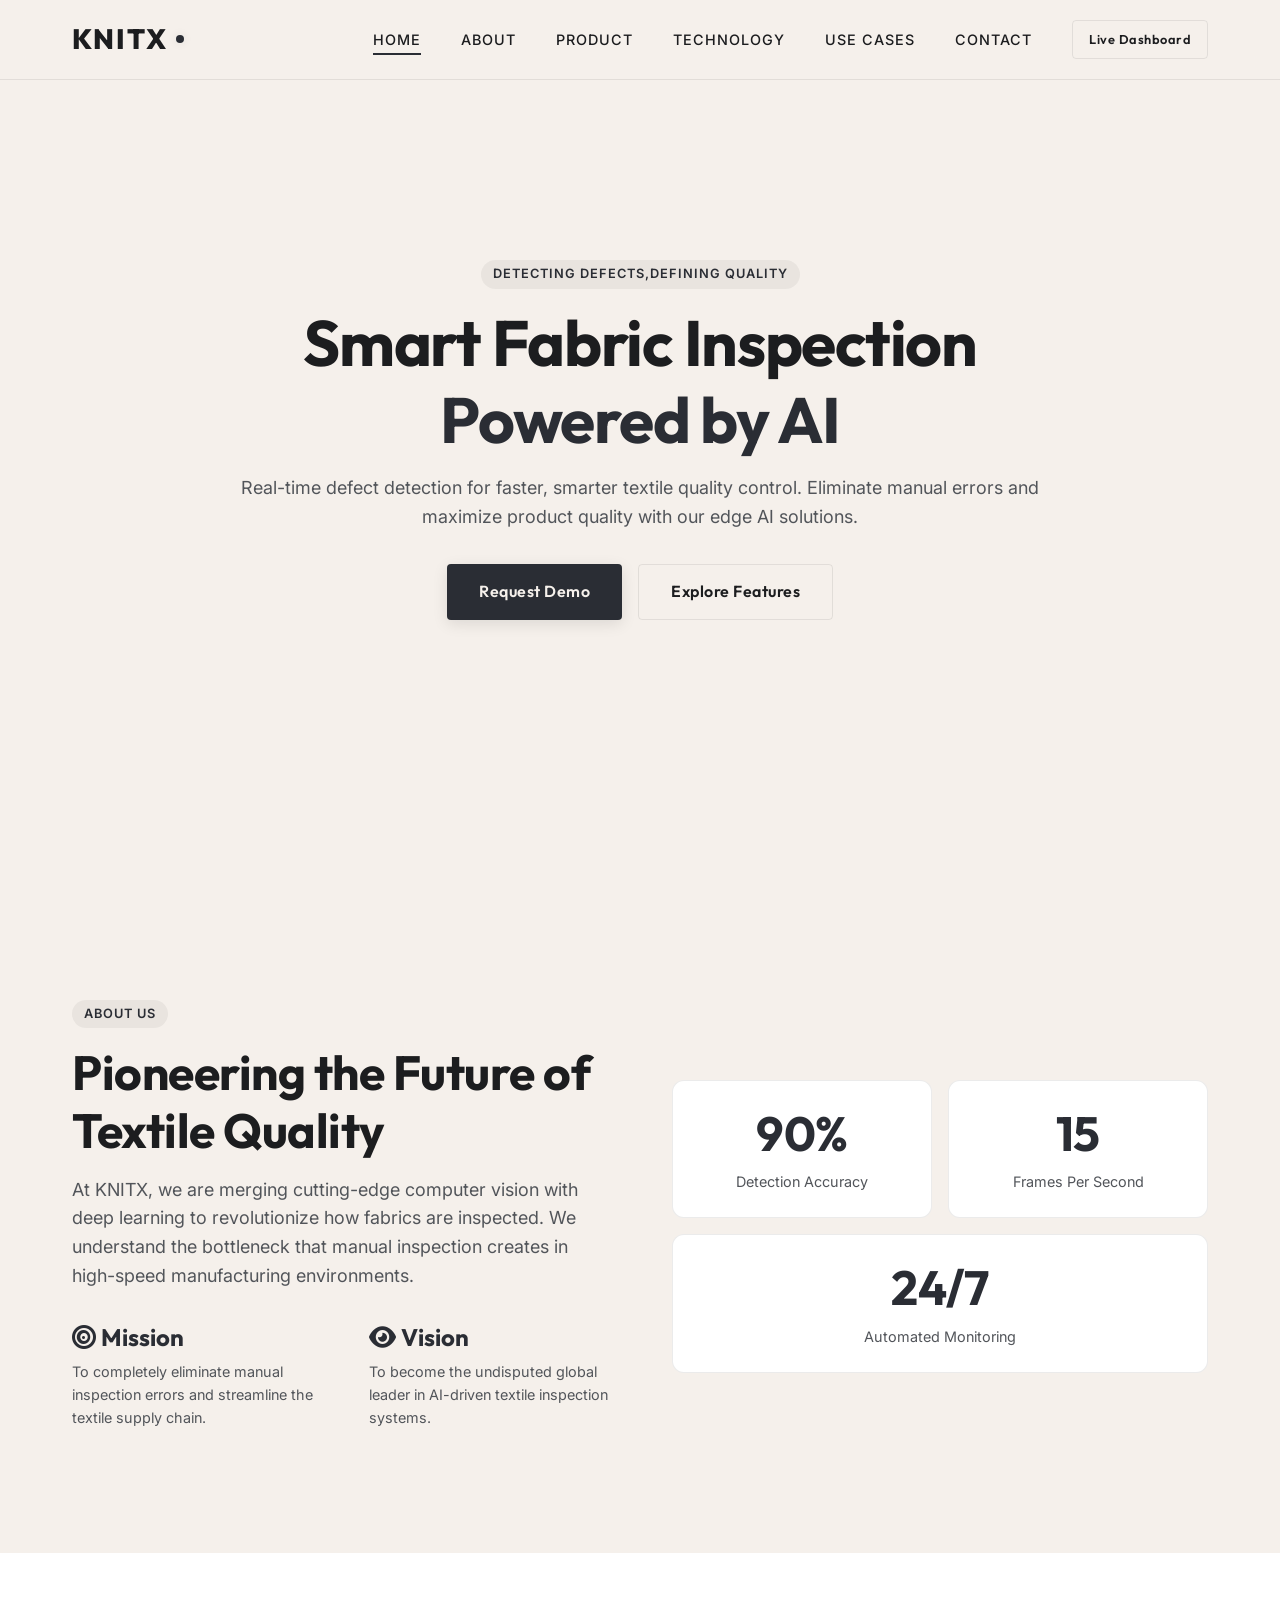
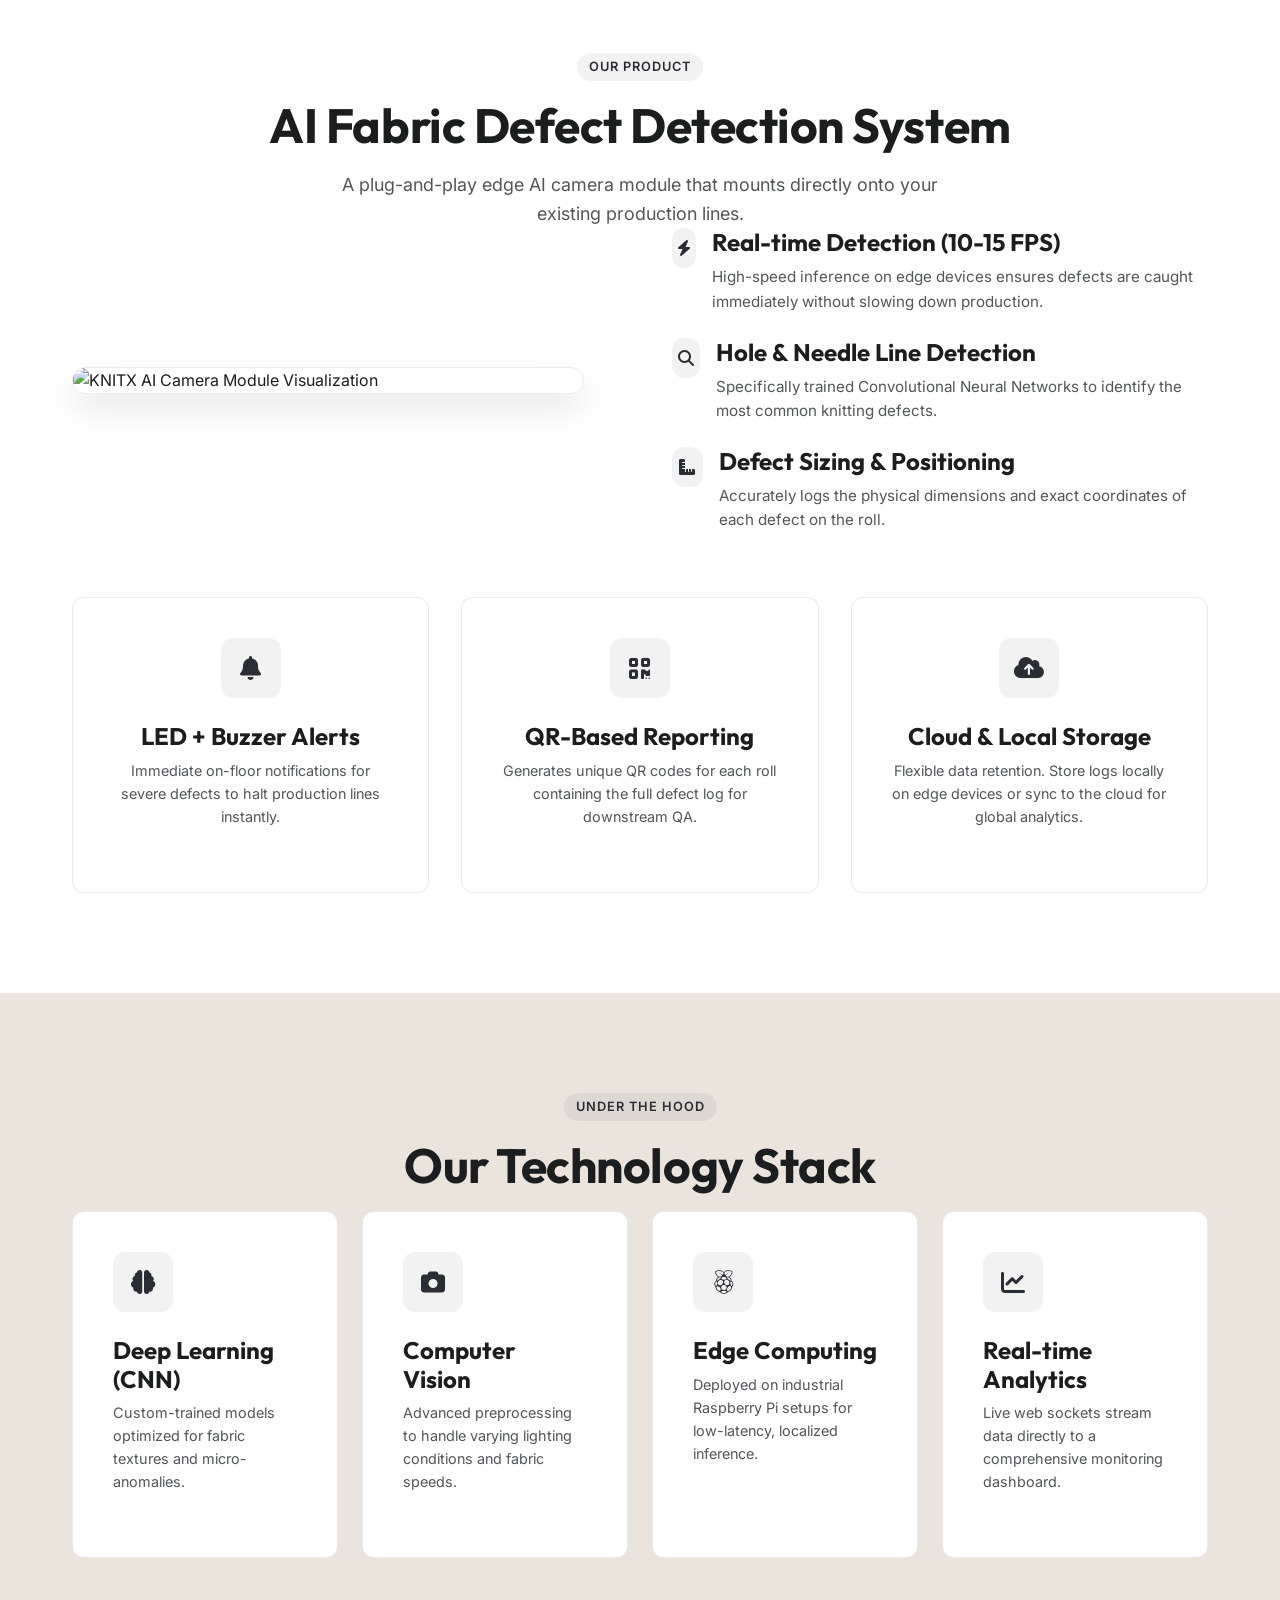
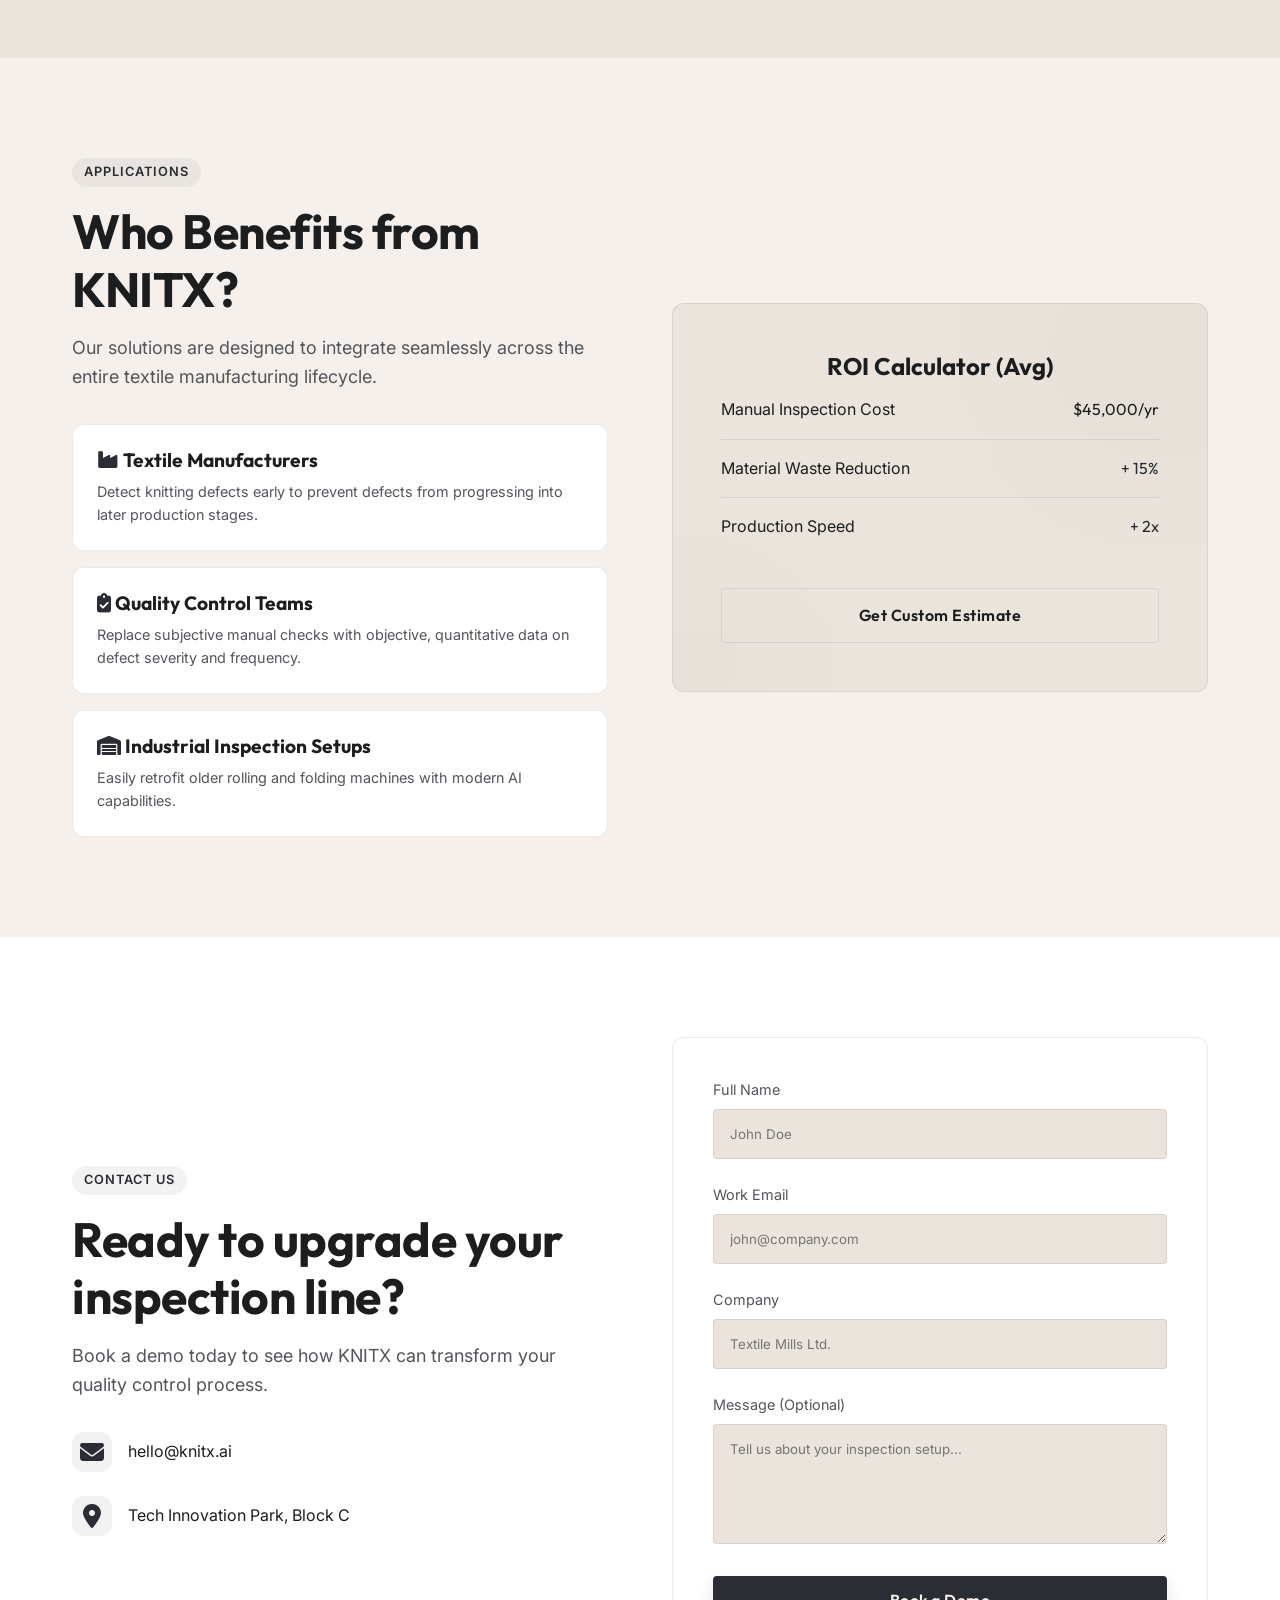
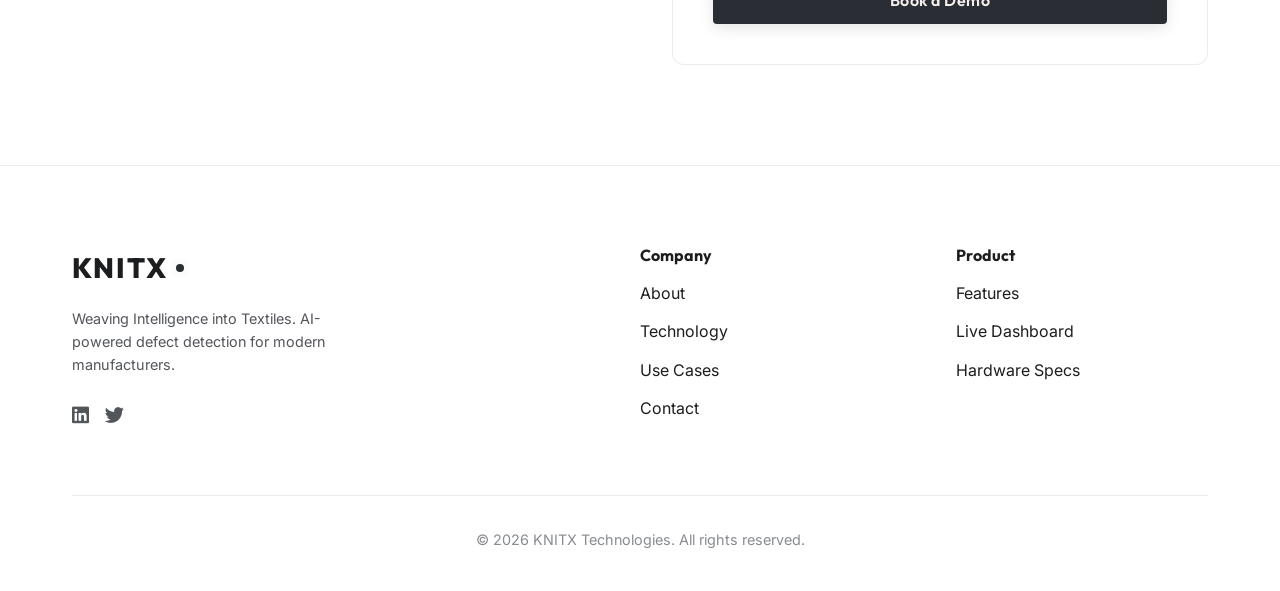
==== index.html @ 6049aeaf "Initial commit for KNITX website" ====
<!DOCTYPE html>
<html lang="en">
<head>
    <meta charset="UTF-8">
    <meta name="viewport" content="width=device-width, initial-scale=1.0">
    <title>KNITX | AI Fabric Defect Detection</title>
    <meta name="description" content="Real-time defect detection for faster, smarter textile quality control powered by AI.">
    
    <!-- CSS -->
    <link rel="stylesheet" href="css/main.css">
    <link rel="stylesheet" href="css/layout.css">
    <link rel="stylesheet" href="css/components.css">
    <link rel="stylesheet" href="css/animations.css">
    
    <!-- Icons -->
    <link rel="stylesheet" href="https://cdnjs.cloudflare.com/ajax/libs/font-awesome/6.4.0/css/all.min.css">
</head>
<body>

    <!-- Header -->
    <header class="header">
        <div class="container">
            <a href="#" class="logo">
                KNITX <span class="logo-dot"></span>
            </a>
            <nav class="nav-links">
                <a href="#home" class="nav-link active">Home</a>
                <a href="#about" class="nav-link">About</a>
                <a href="#product" class="nav-link">Product</a>
                <a href="#technology" class="nav-link">Technology</a>
                <a href="#use-cases" class="nav-link">Use Cases</a>
                <a href="#contact" class="nav-link">Contact</a>
                <a href="dashboard.html" class="btn btn-outline" style="padding: 0.5rem 1rem; font-size: 0.8rem;">Live Dashboard</a>
            </nav>
        </div>
    </header>

    <!-- Hero Section -->
    <section id="home" class="hero" style="min-height: 100vh; display: flex; align-items: center; padding-top: var(--header-height); background: var(--bg-primary);">
        <div class="container text-center">
            <div class="hero-content reveal-left" style="max-width: 800px; margin: 0 auto;">
                <span class="badge mb-4">Detecting Defects,Defining Quality</span>
                <h1 class="mb-4">Smart Fabric Inspection <br><span class="text-accent">Powered by AI</span></h1>
                <p class="mb-8">Real-time defect detection for faster, smarter textile quality control. Eliminate manual errors and maximize product quality with our edge AI solutions.</p>
                <div style="display: flex; gap: 1rem; justify-content: center;">
                    <a href="#contact" class="btn btn-primary">Request Demo</a>
                    <a href="#product" class="btn btn-outline">Explore Features</a>
                </div>
            </div>
        </div>
    </section>

    <!-- About Section -->
    <section id="about" style="background-color: var(--bg-primary);">
        <div class="container grid-2">
            <div class="reveal-left">
                <span class="badge mb-4">About Us</span>
                <h2 class="mb-4">Pioneering the Future of Textile Quality</h2>
                <p>At KNITX, we are merging cutting-edge computer vision with deep learning to revolutionize how fabrics are inspected. We understand the bottleneck that manual inspection creates in high-speed manufacturing environments.</p>
                <div style="display: flex; gap: 2rem; margin-top: 2rem;">
                    <div>
                        <h3 class="text-accent mb-2"><i class="fa-solid fa-bullseye"></i> Mission</h3>
                        <p style="font-size: 0.9rem;">To completely eliminate manual inspection errors and streamline the textile supply chain.</p>
                    </div>
                    <div>
                        <h3 class="text-accent mb-2"><i class="fa-solid fa-eye"></i> Vision</h3>
                        <p style="font-size: 0.9rem;">To become the undisputed global leader in AI-driven textile inspection systems.</p>
                    </div>
                </div>
            </div>
            <div class="grid-2 reveal-right" style="gap: 1rem;">
                <div class="card" style="padding: 1.5rem; text-align: center;">
                    <h2 class="text-accent mb-2">90%</h2>
                    <p style="font-size: 0.9rem; margin:0;">Detection Accuracy</p>
                </div>
                <div class="card" style="padding: 1.5rem; text-align: center;">
                    <h2 class="text-accent mb-2">15</h2>
                    <p style="font-size: 0.9rem; margin:0;">Frames Per Second</p>
                </div>
                <div class="card" style="padding: 1.5rem; text-align: center; grid-column: span 2;">
                    <h2 class="text-accent mb-2">24/7</h2>
                    <p style="font-size: 0.9rem; margin:0;">Automated Monitoring</p>
                </div>
            </div>
        </div>
    </section>

    <!-- Product Section -->
    <section id="product" style="background-color: var(--bg-secondary);">
        <div class="container text-center mb-12 reveal">
            <span class="badge mb-4">Our Product</span>
            <h2>AI Fabric Defect Detection System</h2>
            <p style="max-width: 600px; margin: 0 auto;">A plug-and-play edge AI camera module that mounts directly onto your existing production lines.</p>
        </div>
        <div class="container grid-2" style="margin-bottom: 4rem; align-items: center;">
            <div class="reveal-left" style="padding-right: 1.5rem;">
                <img src="assets/images/machine.png" alt="KNITX AI Camera Module Visualization" style="width: 100%; max-width: 550px; height: auto; border-radius: 16px; border: 1px solid var(--border-color); box-shadow: 0 15px 35px rgba(0, 0, 0, 0.1); display: block; margin: 0 auto;">
            </div>
            <div class="reveal-right" style="display: flex; flex-direction: column; justify-content: center;">
                <ul style="display: flex; flex-direction: column; gap: 1.5rem;">
                    <li style="display: flex; gap: 1rem; align-items: flex-start;">
                        <div class="card-icon" style="width: 40px; height: 40px; margin-bottom: 0; font-size: 1rem;"><i class="fa-solid fa-bolt"></i></div>
                        <div>
                            <h3 class="mb-2">Real-time Detection (10-15 FPS)</h3>
                            <p style="font-size: 0.95rem; margin:0;">High-speed inference on edge devices ensures defects are caught immediately without slowing down production.</p>
                        </div>
                    </li>
                    <li style="display: flex; gap: 1rem; align-items: flex-start;">
                        <div class="card-icon" style="width: 40px; height: 40px; margin-bottom: 0; font-size: 1rem;"><i class="fa-solid fa-magnifying-glass"></i></div>
                        <div>
                            <h3 class="mb-2">Hole & Needle Line Detection</h3>
                            <p style="font-size: 0.95rem; margin:0;">Specifically trained Convolutional Neural Networks to identify the most common knitting defects.</p>
                        </div>
                    </li>
                    <li style="display: flex; gap: 1rem; align-items: flex-start;">
                        <div class="card-icon" style="width: 40px; height: 40px; margin-bottom: 0; font-size: 1rem;"><i class="fa-solid fa-ruler-combined"></i></div>
                        <div>
                            <h3 class="mb-2">Defect Sizing & Positioning</h3>
                            <p style="font-size: 0.95rem; margin:0;">Accurately logs the physical dimensions and exact coordinates of each defect on the roll.</p>
                        </div>
                    </li>
                </ul>
            </div>
        </div>
        <div class="container grid-3">
            <div class="card reveal delay-100 text-center">
                <div class="card-icon mx-auto" style="margin: 0 auto 1.5rem;"><i class="fa-solid fa-bell"></i></div>
                <h3 class="mb-2">LED + Buzzer Alerts</h3>
                <p style="font-size: 0.9rem;">Immediate on-floor notifications for severe defects to halt production lines instantly.</p>
            </div>
            <div class="card reveal delay-200 text-center">
                <div class="card-icon mx-auto" style="margin: 0 auto 1.5rem;"><i class="fa-solid fa-qrcode"></i></div>
                <h3 class="mb-2">QR-Based Reporting</h3>
                <p style="font-size: 0.9rem;">Generates unique QR codes for each roll containing the full defect log for downstream QA.</p>
            </div>
            <div class="card reveal delay-300 text-center">
                <div class="card-icon mx-auto" style="margin: 0 auto 1.5rem;"><i class="fa-solid fa-cloud-arrow-up"></i></div>
                <h3 class="mb-2">Cloud & Local Storage</h3>
                <p style="font-size: 0.9rem;">Flexible data retention. Store logs locally on edge devices or sync to the cloud for global analytics.</p>
            </div>
        </div>
    </section>

    <!-- Technology Section -->
    <section id="technology" style="background: var(--bg-tertiary);">
        <div class="container text-center mb-12 reveal">
            <span class="badge mb-4">Under the Hood</span>
            <h2>Our Technology Stack</h2>
        </div>
        <div class="container grid-4">
            <div class="card reveal delay-100">
                <div class="card-icon"><i class="fa-solid fa-brain"></i></div>
                <h3 class="mb-2">Deep Learning (CNN)</h3>
                <p style="font-size: 0.9rem;">Custom-trained models optimized for fabric textures and micro-anomalies.</p>
            </div>
            <div class="card reveal delay-200">
                <div class="card-icon"><i class="fa-solid fa-camera"></i></div>
                <h3 class="mb-2">Computer Vision</h3>
                <p style="font-size: 0.9rem;">Advanced preprocessing to handle varying lighting conditions and fabric speeds.</p>
            </div>
            <div class="card reveal delay-300">
                <div class="card-icon"><i class="fa-brands fa-raspberry-pi"></i></div>
                <h3 class="mb-2">Edge Computing</h3>
                <p style="font-size: 0.9rem;">Deployed on industrial Raspberry Pi setups for low-latency, localized inference.</p>
            </div>
            <div class="card reveal delay-400">
                <div class="card-icon"><i class="fa-solid fa-chart-line"></i></div>
                <h3 class="mb-2">Real-time Analytics</h3>
                <p style="font-size: 0.9rem;">Live web sockets stream data directly to a comprehensive monitoring dashboard.</p>
            </div>
        </div>
    </section>

    <!-- Use Cases -->
    <section id="use-cases" style="background-color: var(--bg-primary);">
        <div class="container grid-2 align-items-center">
            <div class="reveal-left">
                <span class="badge mb-4">Applications</span>
                <h2 class="mb-4">Who Benefits from KNITX?</h2>
                <p>Our solutions are designed to integrate seamlessly across the entire textile manufacturing lifecycle.</p>
                <div style="margin-top: 2rem;">
                    <div class="card mb-4" style="padding: 1.5rem;">
                        <h3 style="font-size: 1.2rem;" class="mb-2"><i class="fa-solid fa-industry text-accent"></i> Textile Manufacturers</h3>
                        <p style="font-size: 0.9rem; margin:0;">Detect knitting defects early to prevent defects from progressing into later production stages.</p>
                    </div>
                    <div class="card mb-4" style="padding: 1.5rem;">
                        <h3 style="font-size: 1.2rem;" class="mb-2"><i class="fa-solid fa-clipboard-check text-accent"></i> Quality Control Teams</h3>
                        <p style="font-size: 0.9rem; margin:0;">Replace subjective manual checks with objective, quantitative data on defect severity and frequency.</p>
                    </div>
                    <div class="card" style="padding: 1.5rem;">
                        <h3 style="font-size: 1.2rem;" class="mb-2"><i class="fa-solid fa-warehouse text-accent"></i> Industrial Inspection Setups</h3>
                        <p style="font-size: 0.9rem; margin:0;">Easily retrofit older rolling and folding machines with modern AI capabilities.</p>
                    </div>
                </div>
            </div>
            <div class="reveal-right">
                <!-- Abstract visual representation of use cases -->
                <div style="background: var(--bg-tertiary); border-radius: 12px; padding: 3rem; border: 1px solid var(--border-color); position: relative; overflow: hidden;">
                    <div style="position: absolute; top: -50px; right: -50px; width: 200px; height: 200px; background: rgba(0,0,0,0.03); filter: blur(80px); border-radius: 50%;"></div>
                    <div style="position: absolute; bottom: -50px; left: -50px; width: 150px; height: 150px; background: rgba(0,0,0,0.02); filter: blur(60px); border-radius: 50%;"></div>
                    
                    <h3 class="mb-4 text-center">ROI Calculator (Avg)</h3>
                    <div style="display: flex; justify-content: space-between; border-bottom: 1px solid var(--border-color); padding-bottom: 1rem; margin-bottom: 1rem;">
                        <span class="text-secondary">Manual Inspection Cost</span>
                        <span style="font-family: var(--font-heading);">$45,000/yr</span>
                    </div>
                    <div style="display: flex; justify-content: space-between; border-bottom: 1px solid var(--border-color); padding-bottom: 1rem; margin-bottom: 1rem;">
                        <span class="text-secondary">Material Waste Reduction</span>
                        <span class="text-accent" style="font-family: var(--font-heading);">+ 15%</span>
                    </div>
                    <div style="display: flex; justify-content: space-between; padding-bottom: 1rem; margin-bottom: 1rem;">
                        <span class="text-secondary">Production Speed</span>
                        <span class="text-accent" style="font-family: var(--font-heading);">+ 2x</span>
                    </div>
                    <a href="#contact" class="btn btn-outline" style="width: 100%; margin-top: 1rem;">Get Custom Estimate</a>
                </div>
            </div>
        </div>
    </section>

    <!-- Contact Section -->
    <section id="contact" style="background-color: var(--bg-secondary);">
        <div class="container grid-2">
            <div class="reveal-left">
                <span class="badge mb-4">Contact Us</span>
                <h2 class="mb-4">Ready to upgrade your inspection line?</h2>
                <p class="mb-8">Book a demo today to see how KNITX can transform your quality control process.</p>
                
                <div style="display: flex; gap: 1.5rem; flex-direction: column;">
                    <div style="display: flex; align-items: center; gap: 1rem;">
                        <div class="card-icon" style="width: 40px; height: 40px; margin-bottom: 0;"><i class="fa-solid fa-envelope"></i></div>
                        <span>hello@knitx.ai</span>
                    </div>
                    <div style="display: flex; align-items: center; gap: 1rem;">
                        <div class="card-icon" style="width: 40px; height: 40px; margin-bottom: 0;"><i class="fa-solid fa-location-dot"></i></div>
                        <span>Tech Innovation Park, Block C</span>
                    </div>
                </div>
            </div>
            <div class="reveal-right">
                <form class="card" onsubmit="event.preventDefault(); alert('Demo requested successfully!');">
                    <div class="form-group">
                        <label class="form-label" for="name">Full Name</label>
                        <input type="text" id="name" class="form-control" placeholder="John Doe" required>
                    </div>
                    <div class="form-group">
                        <label class="form-label" for="email">Work Email</label>
                        <input type="email" id="email" class="form-control" placeholder="john@company.com" required>
                    </div>
                    <div class="form-group">
                        <label class="form-label" for="company">Company</label>
                        <input type="text" id="company" class="form-control" placeholder="Textile Mills Ltd." required>
                    </div>
                    <div class="form-group">
                        <label class="form-label" for="message">Message (Optional)</label>
                        <textarea id="message" class="form-control" placeholder="Tell us about your inspection setup..."></textarea>
                    </div>
                    <button type="submit" class="btn btn-primary" style="width: 100%;">Book a Demo</button>
                </form>
            </div>
        </div>
    </section>

    <!-- Footer -->
    <footer class="footer">
        <div class="container">
            <div class="footer-grid">
                <div>
                    <a href="#" class="logo mb-4">
                        KNITX <span class="logo-dot"></span>
                    </a>
                    <p style="font-size: 0.9rem; max-width: 300px;">Weaving Intelligence into Textiles. AI-powered defect detection for modern manufacturers.</p>
                    <div style="display: flex; gap: 1rem; margin-top: 1.5rem;">
                        <a href="#" style="font-size: 1.2rem; color: var(--text-secondary);"><i class="fa-brands fa-linkedin"></i></a>
                        <a href="#" style="font-size: 1.2rem; color: var(--text-secondary);"><i class="fa-brands fa-twitter"></i></a>
                    </div>
                </div>
                <div>
                    <h4 class="mb-4">Company</h4>
                    <ul style="display: flex; flex-direction: column; gap: 0.8rem;">
                        <li><a href="#about">About</a></li>
                        <li><a href="#technology">Technology</a></li>
                        <li><a href="#use-cases">Use Cases</a></li>
                        <li><a href="#contact">Contact</a></li>
                    </ul>
                </div>
                <div>
                    <h4 class="mb-4">Product</h4>
                    <ul style="display: flex; flex-direction: column; gap: 0.8rem;">
                        <li><a href="#product">Features</a></li>
                        <li><a href="dashboard.html">Live Dashboard</a></li>
                        <li><a href="#">Hardware Specs</a></li>
                    </ul>
                </div>
            </div>
            <div class="footer-bottom">
                &copy; 2026 KNITX Technologies. All rights reserved.
            </div>
        </div>
    </footer>

    <!-- JS -->
    <script src="js/main.js"></script>
</body>
</html>
---- css/main.css ----
@import url('https://fonts.googleapis.com/css2?family=Outfit:wght@300;400;500;600;700;800&family=Inter:wght@400;500;600&display=swap');

:root {
  /* Colors */
  --bg-primary: #f5f0eb; /* Soft cream */
  --bg-secondary: #ffffff; /* White */
  --bg-tertiary: #eae4dd; /* Darker cream */
  
  --text-primary: #1c1d1f; /* Dark charcoal */
  --text-secondary: #52555a; /* Grey */
  --text-muted: #888b90;
  
  --accent-neon: #2a2d34; /* Dark grey/black for buttons */
  --accent-neon-hover: #000000;
  --accent-neon-glow: rgba(0, 0, 0, 0.1);
  
  --border-color: rgba(0, 0, 0, 0.08);
  --border-color-hover: rgba(0, 0, 0, 0.2);
  
  /* Typography */
  --font-heading: 'Outfit', sans-serif;
  --font-body: 'Inter', sans-serif;
  
  /* Layout */
  --container-width: 1200px;
  --header-height: 80px;
  --section-padding: 100px 0;
  
  /* Transitions */
  --transition-fast: 0.2s ease;
  --transition-normal: 0.3s ease;
  --transition-slow: 0.5s ease;
}

* {
  margin: 0;
  padding: 0;
  box-sizing: border-box;
}

html {
  scroll-behavior: smooth;
}

body {
  font-family: var(--font-body);
  background-color: var(--bg-primary);
  color: var(--text-primary);
  line-height: 1.6;
  overflow-x: hidden;
  -webkit-font-smoothing: antialiased;
  -moz-osx-font-smoothing: grayscale;
}

h1, h2, h3, h4, h5, h6 {
  font-family: var(--font-heading);
  line-height: 1.2;
  font-weight: 700;
  margin-bottom: 1rem;
}

h1 {
  font-size: clamp(2.5rem, 5vw, 4.5rem);
  letter-spacing: -0.02em;
}

h2 {
  font-size: clamp(2rem, 4vw, 3rem);
  letter-spacing: -0.01em;
}

h3 {
  font-size: 1.5rem;
}

p {
  color: var(--text-secondary);
  font-size: 1.125rem;
  margin-bottom: 1.5rem;
}

a {
  color: var(--text-primary);
  text-decoration: none;
  transition: color var(--transition-fast);
}

a:hover {
  color: var(--accent-neon);
}

ul {
  list-style: none;
}

img {
  max-width: 100%;
  height: auto;
  display: block;
}

.text-accent {
  color: var(--accent-neon);
}

.text-center {
  text-align: center;
}

.mb-2 { margin-bottom: 0.5rem; }
.mb-4 { margin-bottom: 1rem; }
.mb-8 { margin-bottom: 2rem; }
.mb-12 { margin-bottom: 3rem; }
---- css/layout.css ----
.container {
  max-width: var(--container-width);
  margin: 0 auto;
  padding: 0 2rem;
  width: 100%;
}

section {
  padding: var(--section-padding);
  position: relative;
}

/* Header & Nav */
.header {
  position: fixed;
  top: 0;
  left: 0;
  width: 100%;
  height: var(--header-height);
  background-color: rgba(245, 240, 235, 0.85);
  backdrop-filter: blur(12px);
  -webkit-backdrop-filter: blur(12px);
  z-index: 1000;
  border-bottom: 1px solid var(--border-color);
  transition: all var(--transition-normal);
}

.header .container {
  display: flex;
  justify-content: space-between;
  align-items: center;
  height: 100%;
}

.logo {
  font-family: var(--font-heading);
  font-size: 1.75rem;
  font-weight: 800;
  letter-spacing: 2px;
  color: var(--text-primary);
  display: flex;
  align-items: center;
  gap: 0.5rem;
}

.logo-dot {
  width: 8px;
  height: 8px;
  background-color: var(--accent-neon);
  border-radius: 50%;
  box-shadow: 0 0 10px var(--accent-neon-glow);
}

.nav-links {
  display: flex;
  gap: 2.5rem;
  align-items: center;
}

.nav-link {
  font-size: 0.9rem;
  font-weight: 500;
  text-transform: uppercase;
  letter-spacing: 1px;
  position: relative;
}

.nav-link::after {
  content: '';
  position: absolute;
  bottom: -4px;
  left: 0;
  width: 0;
  height: 2px;
  background-color: var(--accent-neon);
  transition: width var(--transition-normal);
}

.nav-link:hover::after,
.nav-link.active::after {
  width: 100%;
}

/* Grids */
.grid-2 {
  display: grid;
  grid-template-columns: repeat(2, 1fr);
  gap: 4rem;
  align-items: center;
}

.grid-3 {
  display: grid;
  grid-template-columns: repeat(3, 1fr);
  gap: 2rem;
}

.grid-4 {
  display: grid;
  grid-template-columns: repeat(4, 1fr);
  gap: 1.5rem;
}

/* Footer */
.footer {
  background-color: var(--bg-secondary);
  padding: 80px 0 40px;
  border-top: 1px solid var(--border-color);
}

.footer-grid {
  display: grid;
  grid-template-columns: 2fr 1fr 1fr;
  gap: 4rem;
  margin-bottom: 4rem;
}

.footer-bottom {
  text-align: center;
  padding-top: 2rem;
  border-top: 1px solid var(--border-color);
  color: var(--text-muted);
  font-size: 0.9rem;
}

/* Responsive */
@media (max-width: 992px) {
  .grid-2, .grid-3, .grid-4 {
    grid-template-columns: 1fr;
    gap: 2rem;
  }
  
  .footer-grid {
    grid-template-columns: 1fr;
  }
}

@media (max-width: 768px) {
  .nav-links {
    display: none; /* Add mobile menu later if needed, but keeping it simple for now */
  }
  
  section {
    padding: 60px 0;
  }
}
---- css/components.css ----
/* Buttons */
.btn {
  display: inline-flex;
  align-items: center;
  justify-content: center;
  padding: 0.875rem 2rem;
  border-radius: 4px;
  font-weight: 600;
  font-family: var(--font-heading);
  letter-spacing: 0.5px;
  cursor: pointer;
  transition: all var(--transition-normal);
  border: none;
  font-size: 1rem;
  gap: 0.5rem;
}

.btn-primary {
  background-color: var(--accent-neon);
  color: var(--bg-primary);
  box-shadow: 0 4px 15px rgba(0, 0, 0, 0.1);
}

.btn-primary:hover {
  background-color: var(--accent-neon-hover);
  box-shadow: 0 6px 20px rgba(0, 0, 0, 0.15);
  transform: translateY(-2px);
  color: var(--bg-primary);
}

.btn-outline {
  background-color: transparent;
  color: var(--text-primary);
  border: 1px solid var(--border-color);
}

.btn-outline:hover {
  border-color: var(--accent-neon);
  color: var(--accent-neon);
  transform: translateY(-2px);
}

/* Cards */
.card {
  background-color: var(--bg-secondary);
  border: 1px solid var(--border-color);
  border-radius: 12px;
  padding: 2.5rem;
  transition: all var(--transition-normal);
  position: relative;
  overflow: hidden;
}

.card::before {
  content: '';
  position: absolute;
  top: 0;
  left: 0;
  width: 100%;
  height: 4px;
  background: linear-gradient(90deg, transparent, var(--accent-neon), transparent);
  transform: translateX(-100%);
  transition: transform 0.6s ease;
}

.card:hover {
  transform: translateY(-10px);
  border-color: var(--border-color-hover);
  box-shadow: 0 20px 40px rgba(0, 0, 0, 0.4);
  background-color: var(--bg-tertiary);
}

.card:hover::before {
  transform: translateX(100%);
}

.card-icon {
  width: 60px;
  height: 60px;
  background: rgba(0, 0, 0, 0.05);
  border-radius: 12px;
  display: flex;
  align-items: center;
  justify-content: center;
  margin-bottom: 1.5rem;
  color: var(--accent-neon);
  font-size: 1.5rem;
}

/* Forms */
.form-group {
  margin-bottom: 1.5rem;
}

.form-label {
  display: block;
  margin-bottom: 0.5rem;
  font-size: 0.9rem;
  color: var(--text-secondary);
}

.form-control {
  width: 100%;
  padding: 1rem;
  background-color: var(--bg-tertiary);
  border: 1px solid var(--border-color);
  border-radius: 4px;
  color: var(--text-primary);
  font-family: var(--font-body);
  transition: all var(--transition-fast);
}

.form-control:focus {
  outline: none;
  border-color: var(--accent-neon);
  box-shadow: 0 0 0 2px rgba(0, 0, 0, 0.1);
}

textarea.form-control {
  resize: vertical;
  min-height: 120px;
}

/* Badges */
.badge {
  display: inline-block;
  padding: 0.25rem 0.75rem;
  background-color: rgba(0, 0, 0, 0.05);
  color: var(--accent-neon);
  border-radius: 100px;
  font-size: 0.8rem;
  font-weight: 600;
  text-transform: uppercase;
  letter-spacing: 1px;
  margin-bottom: 1rem;
}
---- css/animations.css ----
/* Scroll Animations Setup */
.reveal {
  opacity: 0;
  transform: translateY(30px);
  transition: all 0.8s cubic-bezier(0.5, 0, 0, 1);
}

.reveal.active {
  opacity: 1;
  transform: translateY(0);
}

.reveal-left {
  opacity: 0;
  transform: translateX(-50px);
  transition: all 0.8s cubic-bezier(0.5, 0, 0, 1);
}

.reveal-left.active {
  opacity: 1;
  transform: translateX(0);
}

.reveal-right {
  opacity: 0;
  transform: translateX(50px);
  transition: all 0.8s cubic-bezier(0.5, 0, 0, 1);
}

.reveal-right.active {
  opacity: 1;
  transform: translateX(0);
}

/* Staggered delays for child elements */
.delay-100 { transition-delay: 100ms; }
.delay-200 { transition-delay: 200ms; }
.delay-300 { transition-delay: 300ms; }
.delay-400 { transition-delay: 400ms; }

/* Continuous animations */
@keyframes pulseGlow {
  0% { box-shadow: 0 0 10px rgba(0, 0, 0, 0.05); }
  50% { box-shadow: 0 0 25px rgba(0, 0, 0, 0.15); }
  100% { box-shadow: 0 0 10px rgba(0, 0, 0, 0.05); }
}

@keyframes float {
  0% { transform: translateY(0px); }
  50% { transform: translateY(-15px); }
  100% { transform: translateY(0px); }
}

.float-anim {
  animation: float 6s ease-in-out infinite;
}

@keyframes scanLine {
  0% { top: 0; opacity: 0; }
  10% { opacity: 1; }
  90% { opacity: 1; }
  100% { top: 100%; opacity: 0; }
}

.scanner-overlay {
  position: absolute;
  top: 0;
  left: 0;
  width: 100%;
  height: 2px;
  background-color: var(--accent-neon);
  box-shadow: 0 0 15px var(--accent-neon);
  animation: scanLine 3s linear infinite;
  z-index: 10;
}
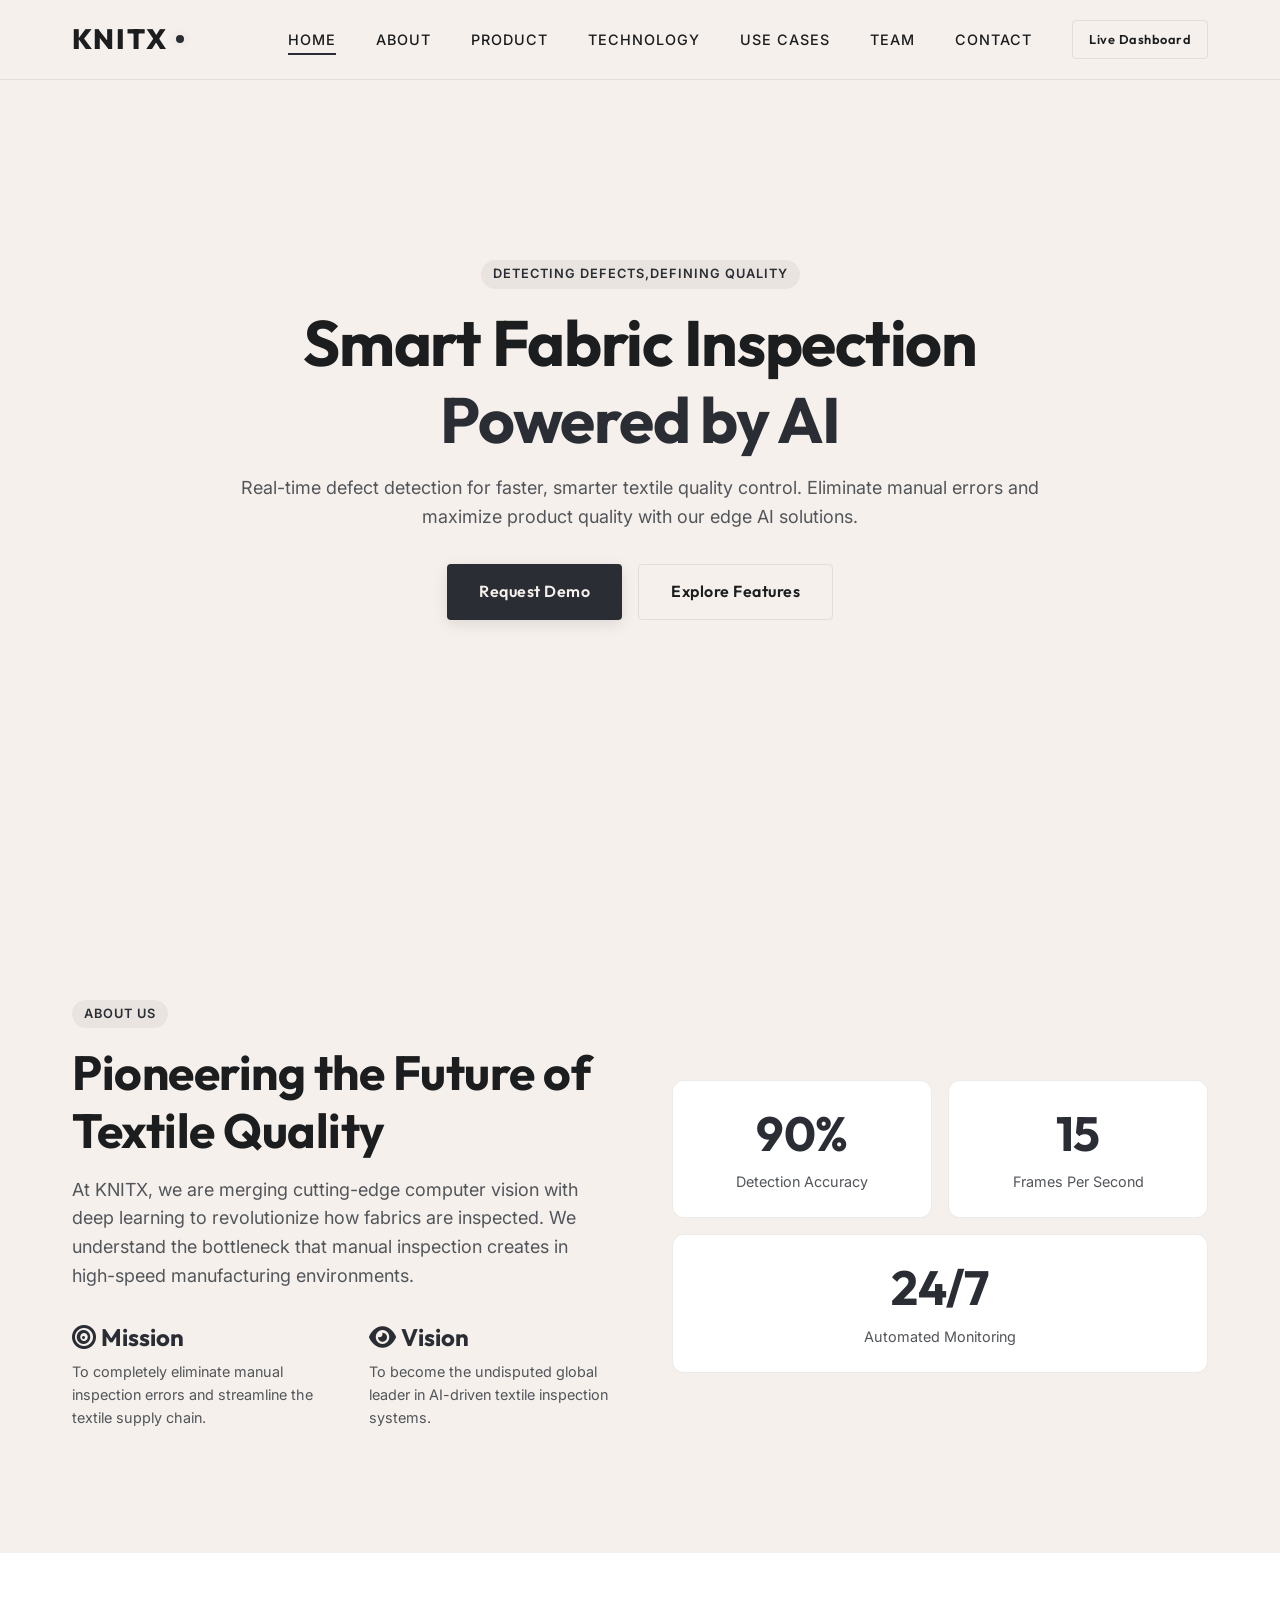
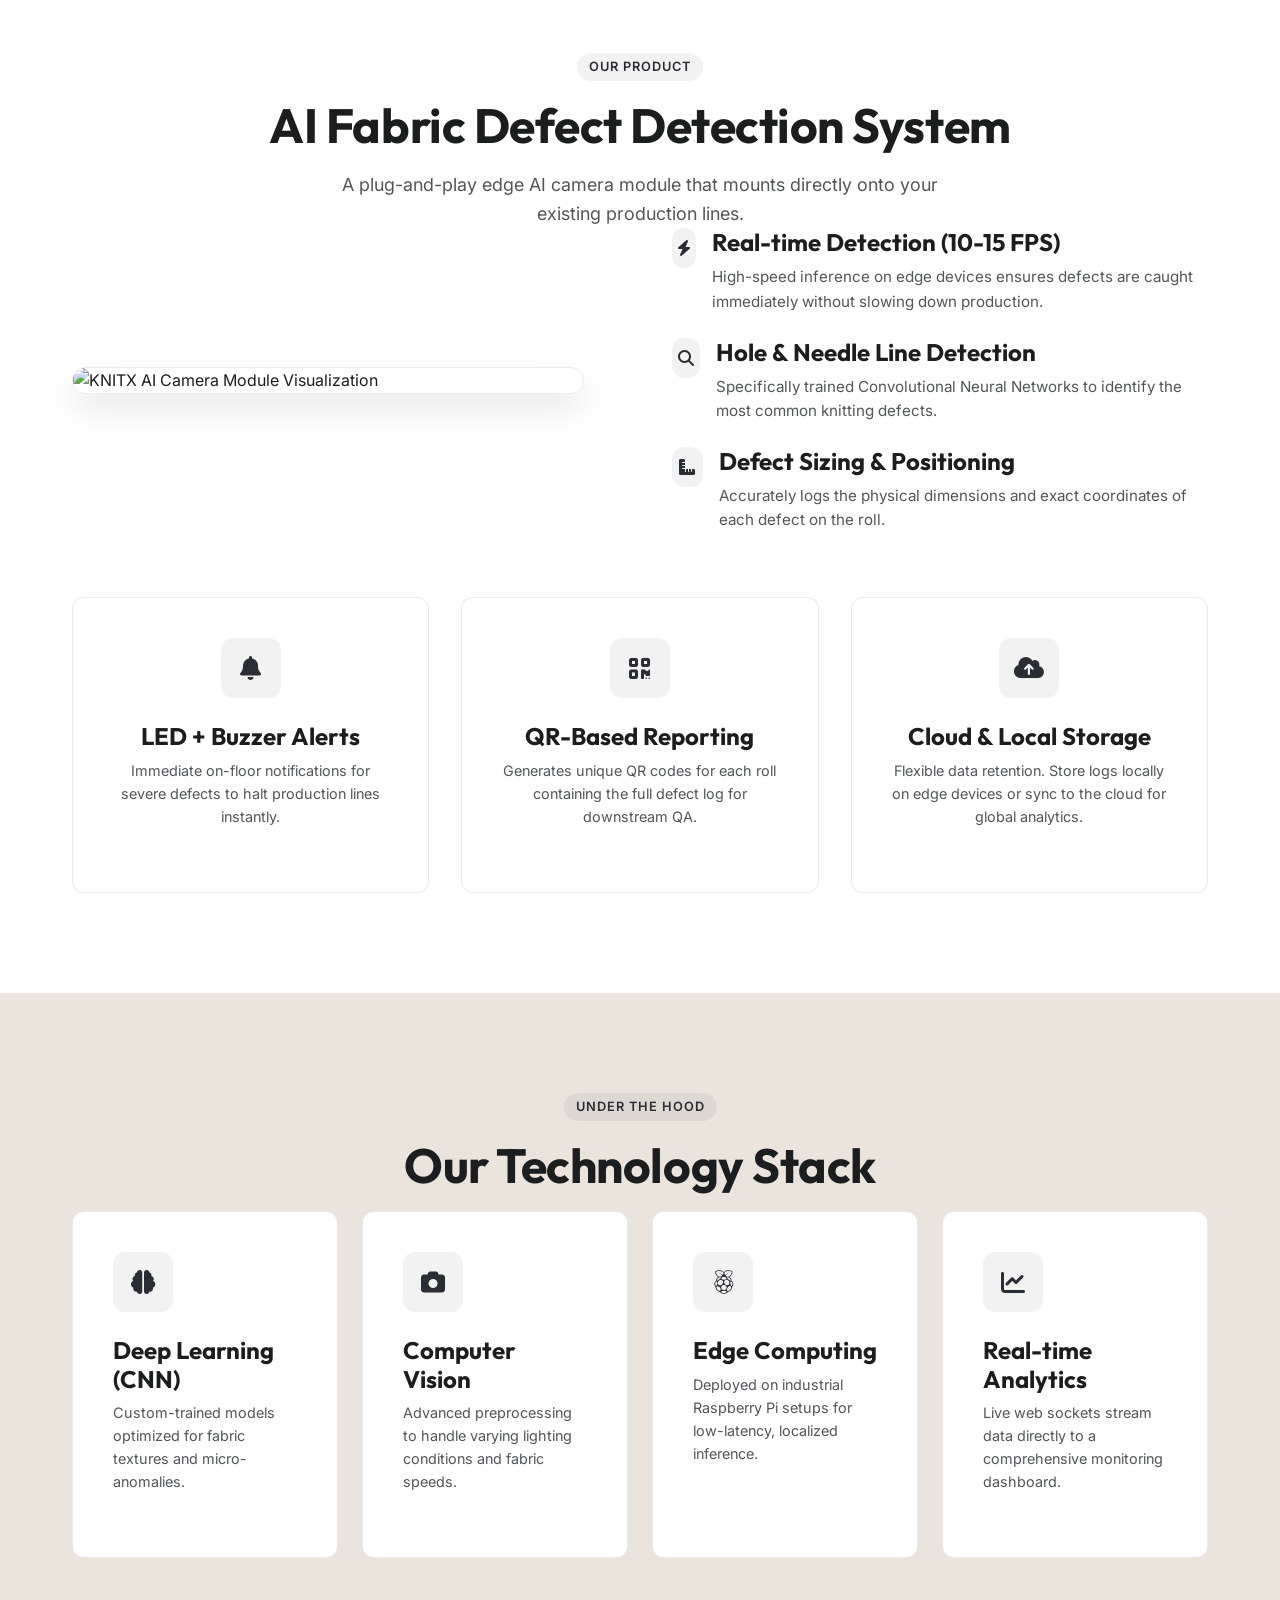
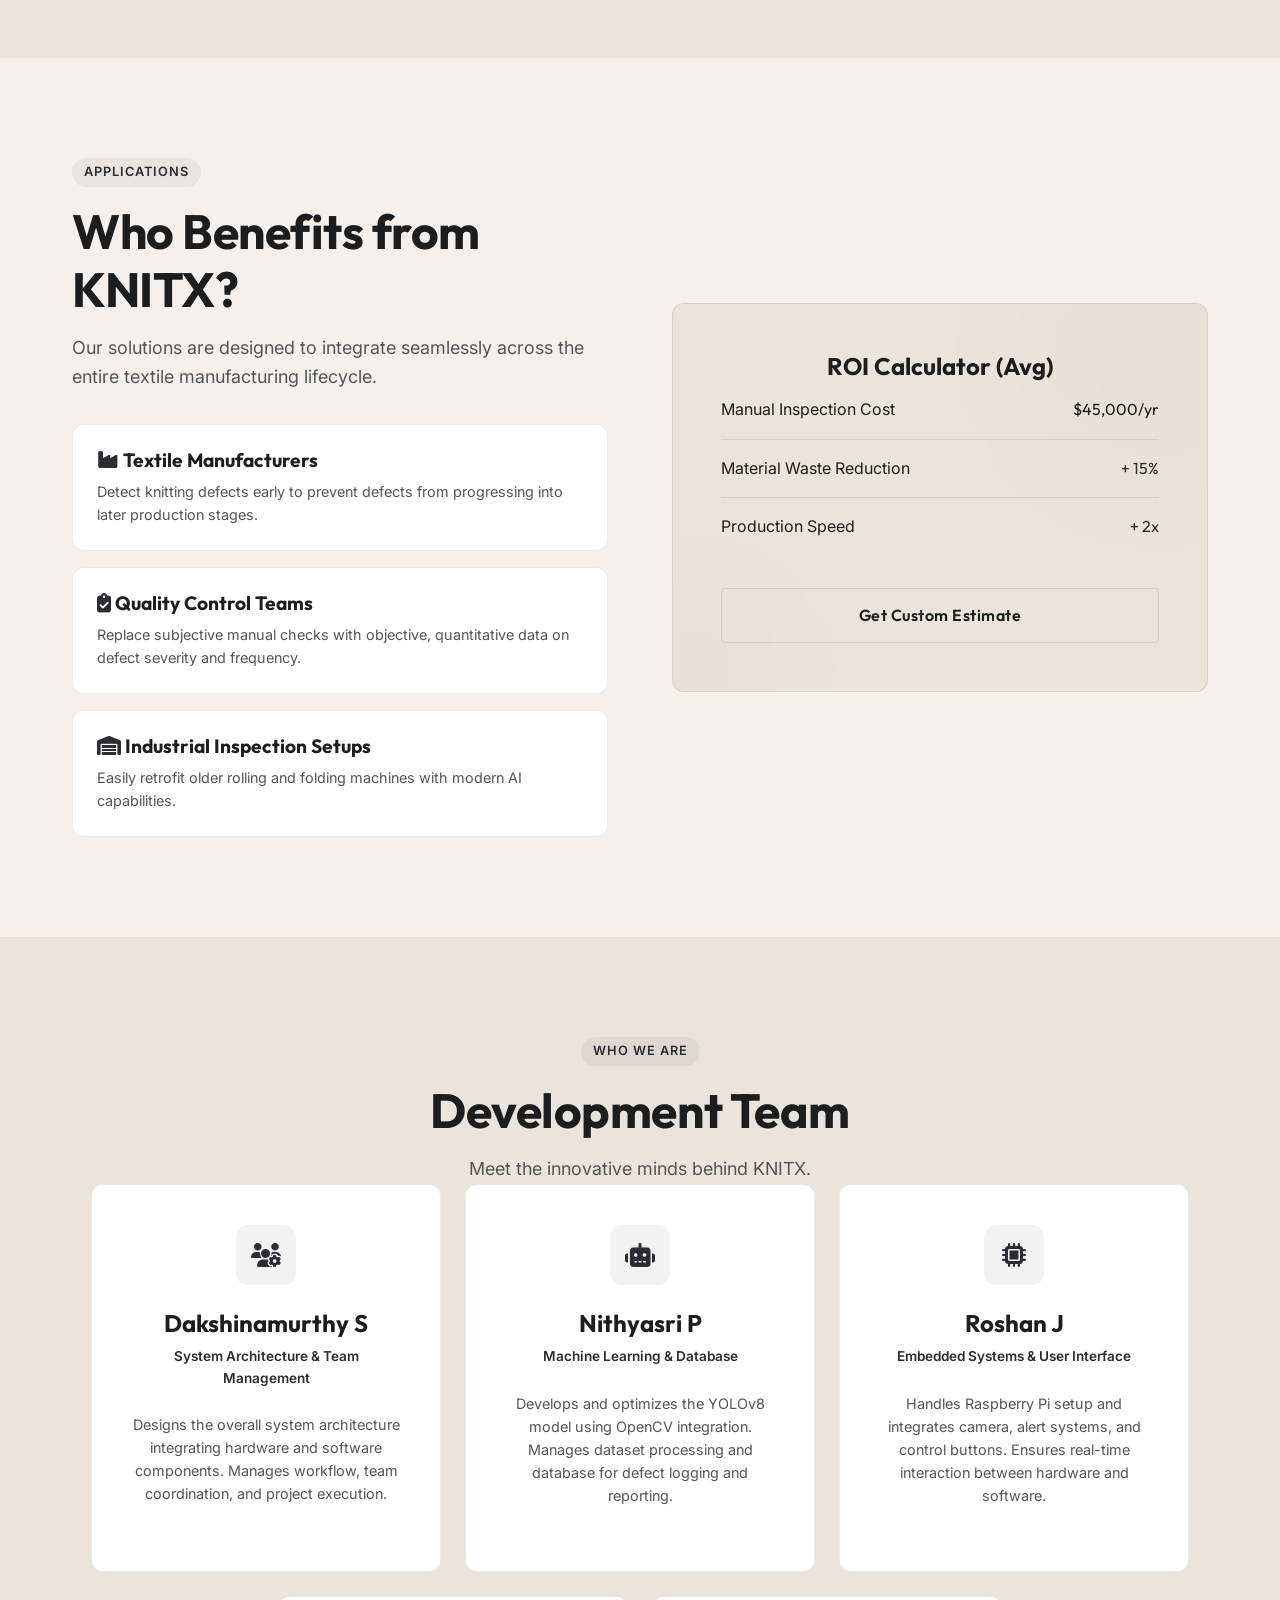
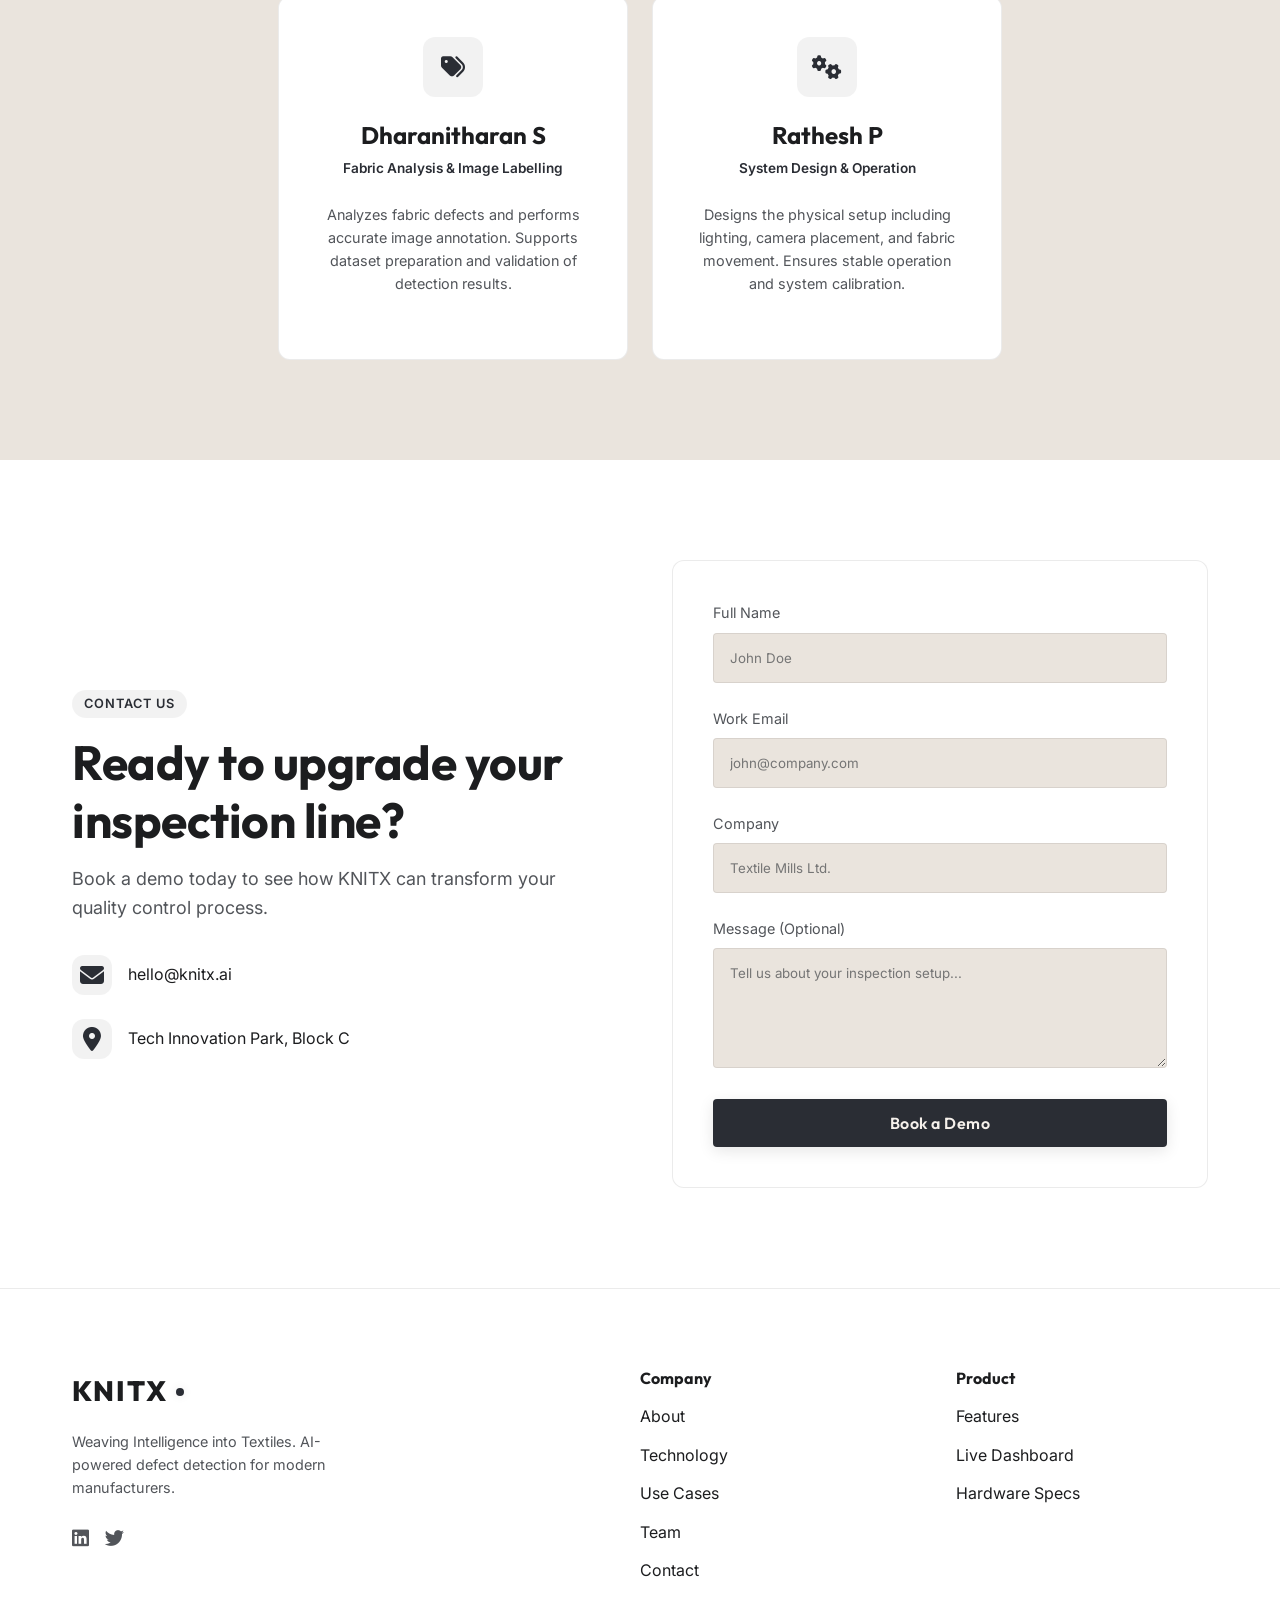
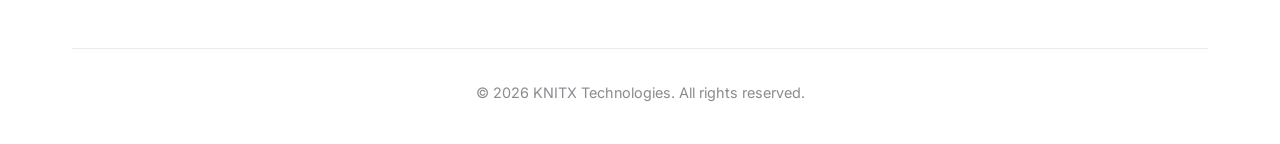
==== commit adae4dec: "Add Development Team section" ====
--- a/index.html
+++ b/index.html
@@ -29,6 +29,7 @@
                 <a href="#product" class="nav-link">Product</a>
                 <a href="#technology" class="nav-link">Technology</a>
                 <a href="#use-cases" class="nav-link">Use Cases</a>
+                <a href="#team" class="nav-link">Team</a>
                 <a href="#contact" class="nav-link">Contact</a>
                 <a href="dashboard.html" class="btn btn-outline" style="padding: 0.5rem 1rem; font-size: 0.8rem;">Live Dashboard</a>
             </nav>
@@ -218,6 +219,47 @@
         </div>
     </section>
 
+    <!-- Team Section -->
+    <section id="team" style="background-color: var(--bg-tertiary);">
+        <div class="container text-center mb-12 reveal">
+            <span class="badge mb-4">Who We Are</span>
+            <h2>Development Team</h2>
+            <p style="max-width: 600px; margin: 0 auto;">Meet the innovative minds behind KNITX.</p>
+        </div>
+        <div class="container" style="display: flex; flex-wrap: wrap; gap: 1.5rem; justify-content: center;">
+            <div class="card reveal delay-100" style="flex: 1 1 300px; max-width: 350px; text-align: center;">
+                <div class="card-icon mx-auto" style="margin: 0 auto 1.5rem;"><i class="fa-solid fa-users-gear"></i></div>
+                <h3 class="mb-2">Dakshinamurthy S</h3>
+                <p class="text-accent mb-3" style="font-size: 0.85rem; font-weight: 600;">System Architecture & Team Management</p>
+                <p style="font-size: 0.9rem;">Designs the overall system architecture integrating hardware and software components. Manages workflow, team coordination, and project execution.</p>
+            </div>
+            <div class="card reveal delay-200" style="flex: 1 1 300px; max-width: 350px; text-align: center;">
+                <div class="card-icon mx-auto" style="margin: 0 auto 1.5rem;"><i class="fa-solid fa-robot"></i></div>
+                <h3 class="mb-2">Nithyasri P</h3>
+                <p class="text-accent mb-3" style="font-size: 0.85rem; font-weight: 600;">Machine Learning & Database</p>
+                <p style="font-size: 0.9rem;">Develops and optimizes the YOLOv8 model using OpenCV integration. Manages dataset processing and database for defect logging and reporting.</p>
+            </div>
+            <div class="card reveal delay-300" style="flex: 1 1 300px; max-width: 350px; text-align: center;">
+                <div class="card-icon mx-auto" style="margin: 0 auto 1.5rem;"><i class="fa-solid fa-microchip"></i></div>
+                <h3 class="mb-2">Roshan J</h3>
+                <p class="text-accent mb-3" style="font-size: 0.85rem; font-weight: 600;">Embedded Systems & User Interface</p>
+                <p style="font-size: 0.9rem;">Handles Raspberry Pi setup and integrates camera, alert systems, and control buttons. Ensures real-time interaction between hardware and software.</p>
+            </div>
+            <div class="card reveal delay-400" style="flex: 1 1 300px; max-width: 350px; text-align: center;">
+                <div class="card-icon mx-auto" style="margin: 0 auto 1.5rem;"><i class="fa-solid fa-tags"></i></div>
+                <h3 class="mb-2">Dharanitharan S</h3>
+                <p class="text-accent mb-3" style="font-size: 0.85rem; font-weight: 600;">Fabric Analysis & Image Labelling</p>
+                <p style="font-size: 0.9rem;">Analyzes fabric defects and performs accurate image annotation. Supports dataset preparation and validation of detection results.</p>
+            </div>
+            <div class="card reveal delay-500" style="flex: 1 1 300px; max-width: 350px; text-align: center;">
+                <div class="card-icon mx-auto" style="margin: 0 auto 1.5rem;"><i class="fa-solid fa-gears"></i></div>
+                <h3 class="mb-2">Rathesh P</h3>
+                <p class="text-accent mb-3" style="font-size: 0.85rem; font-weight: 600;">System Design & Operation</p>
+                <p style="font-size: 0.9rem;">Designs the physical setup including lighting, camera placement, and fabric movement. Ensures stable operation and system calibration.</p>
+            </div>
+        </div>
+    </section>
+
     <!-- Contact Section -->
     <section id="contact" style="background-color: var(--bg-secondary);">
         <div class="container grid-2">
@@ -281,6 +323,7 @@
                         <li><a href="#about">About</a></li>
                         <li><a href="#technology">Technology</a></li>
                         <li><a href="#use-cases">Use Cases</a></li>
+                        <li><a href="#team">Team</a></li>
                         <li><a href="#contact">Contact</a></li>
                     </ul>
                 </div>
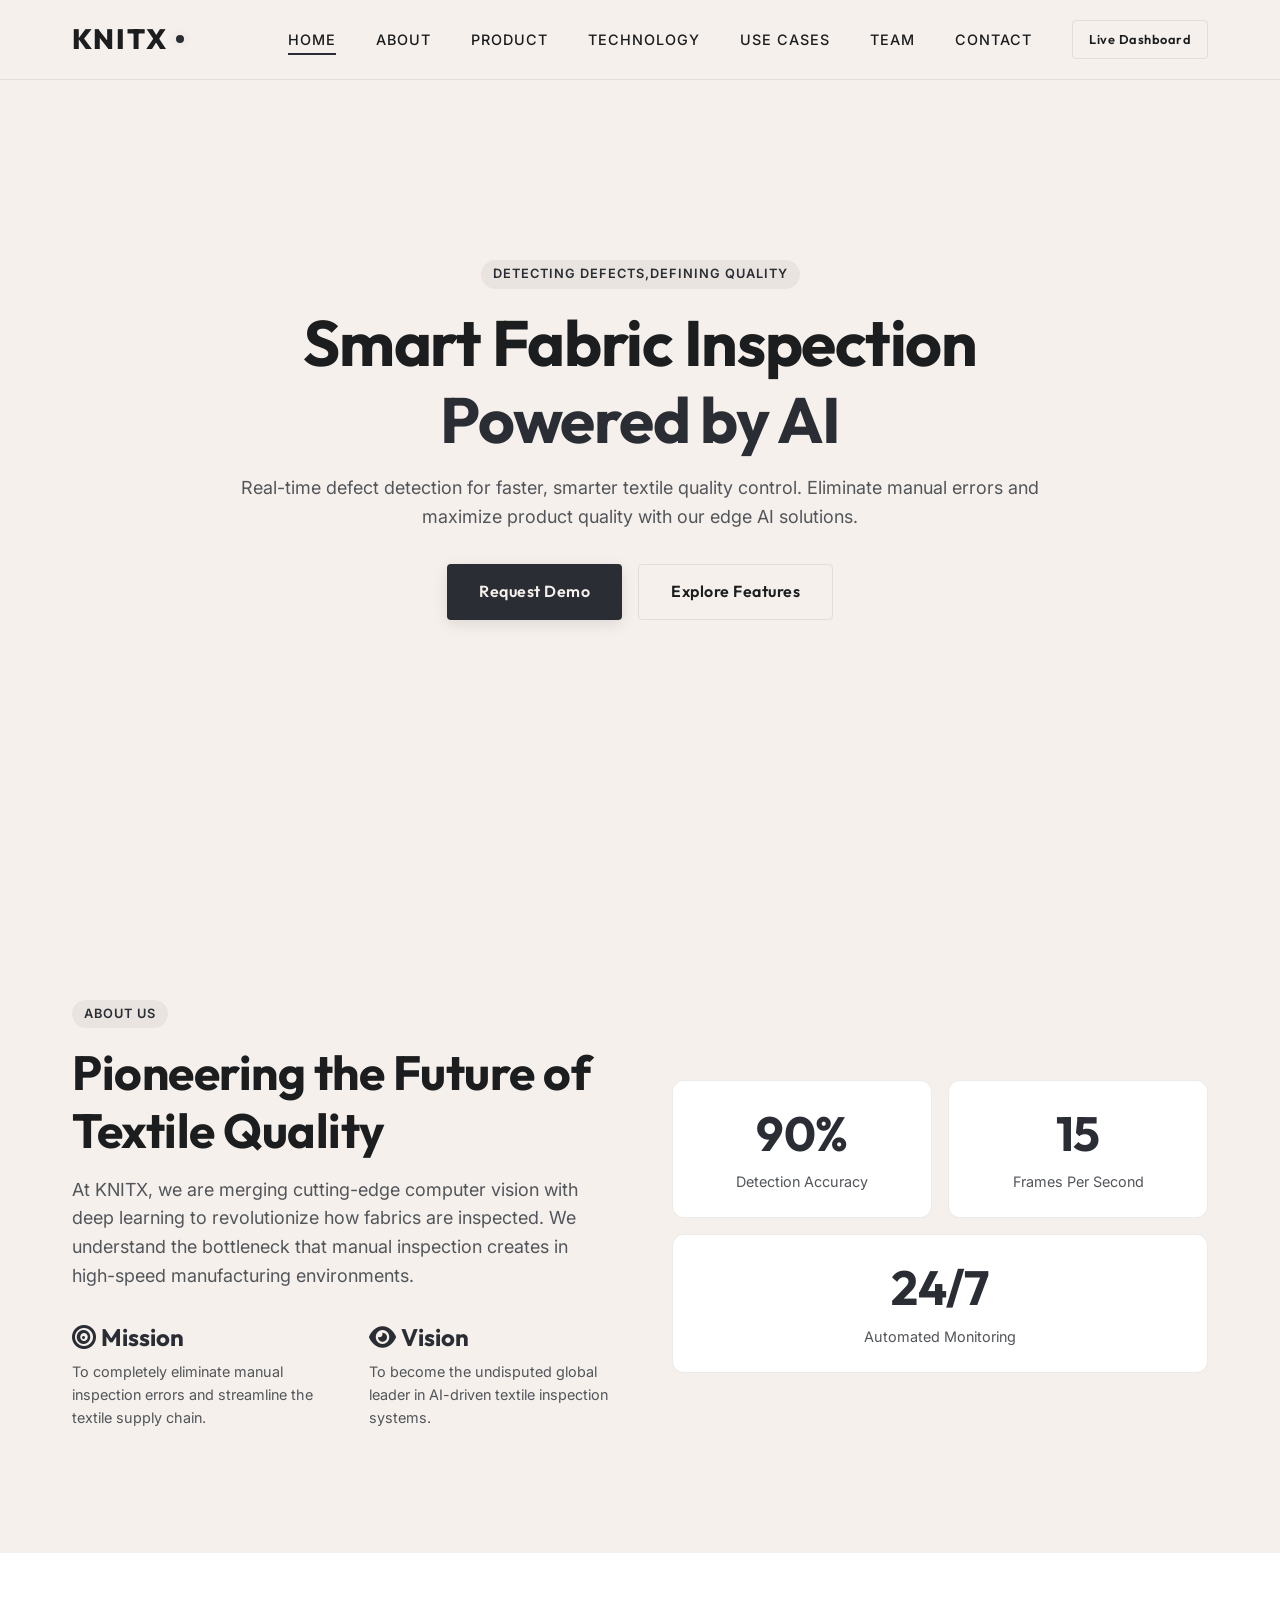
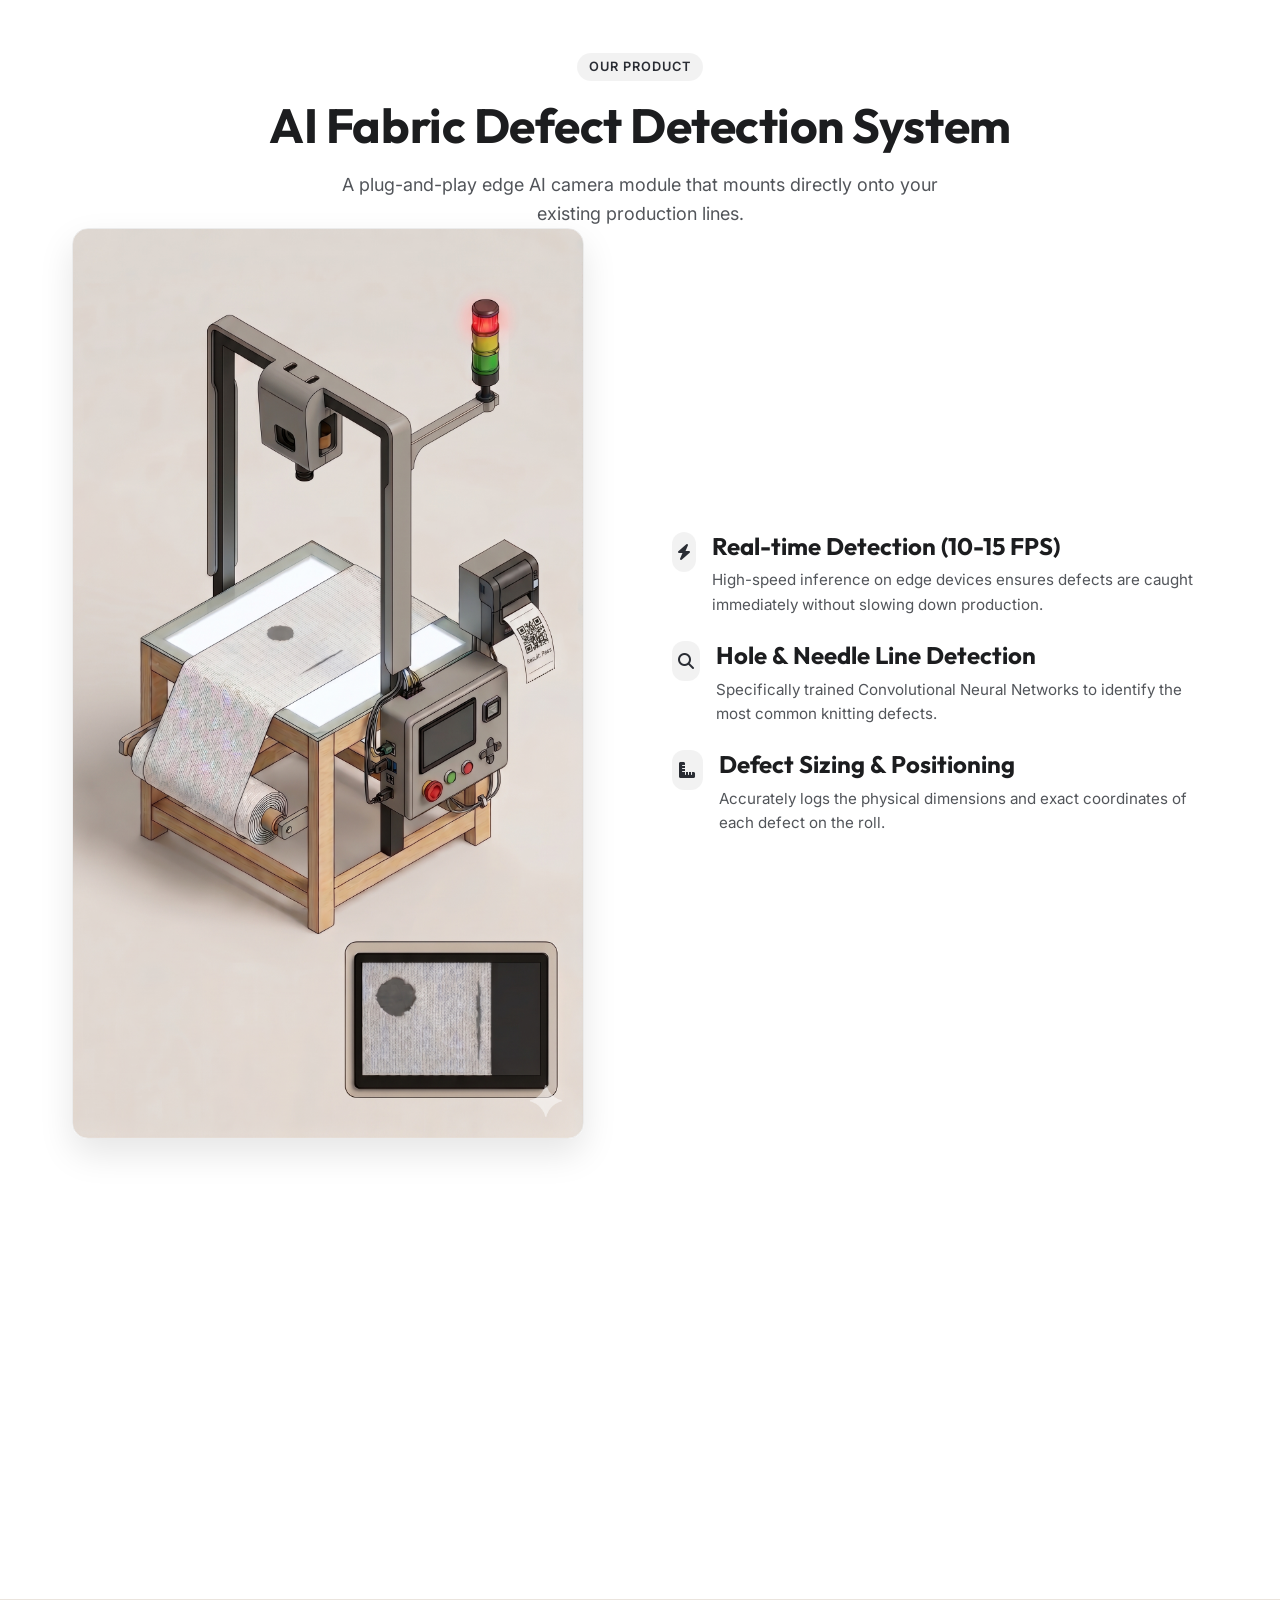
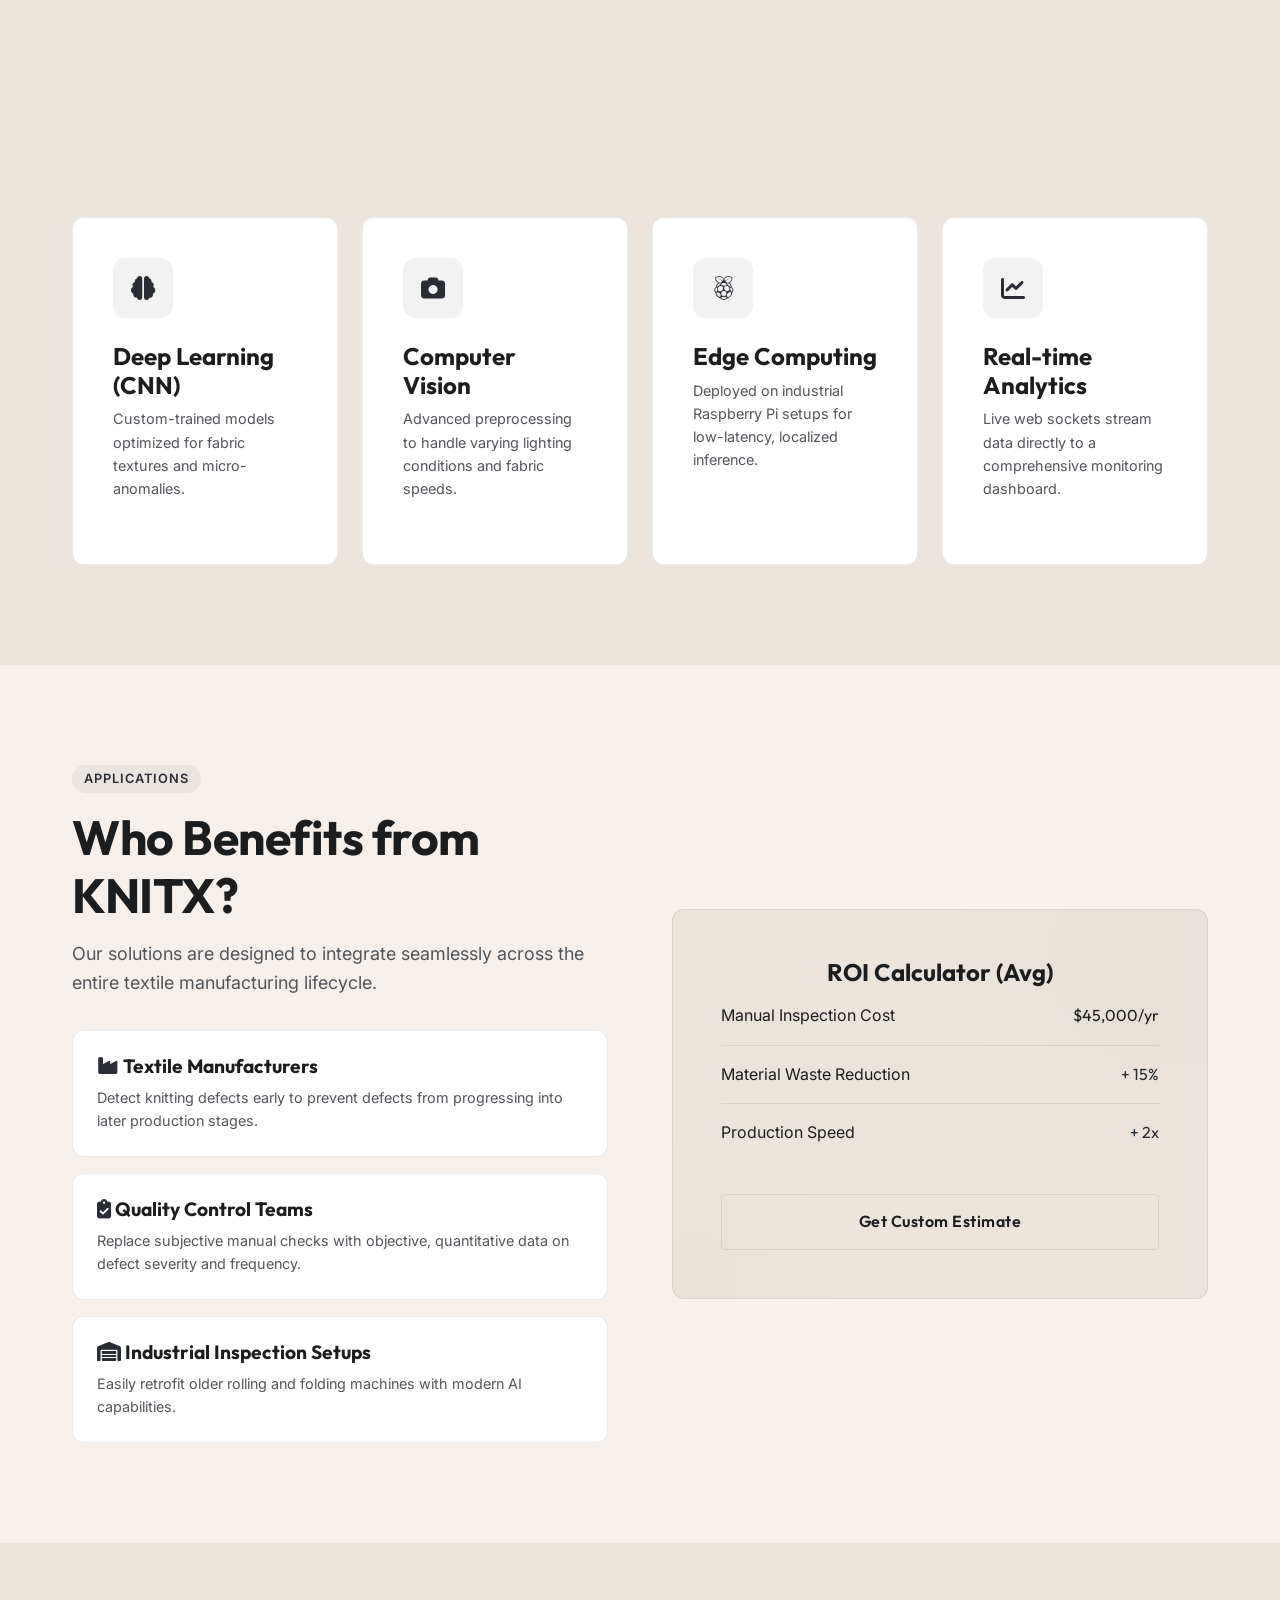
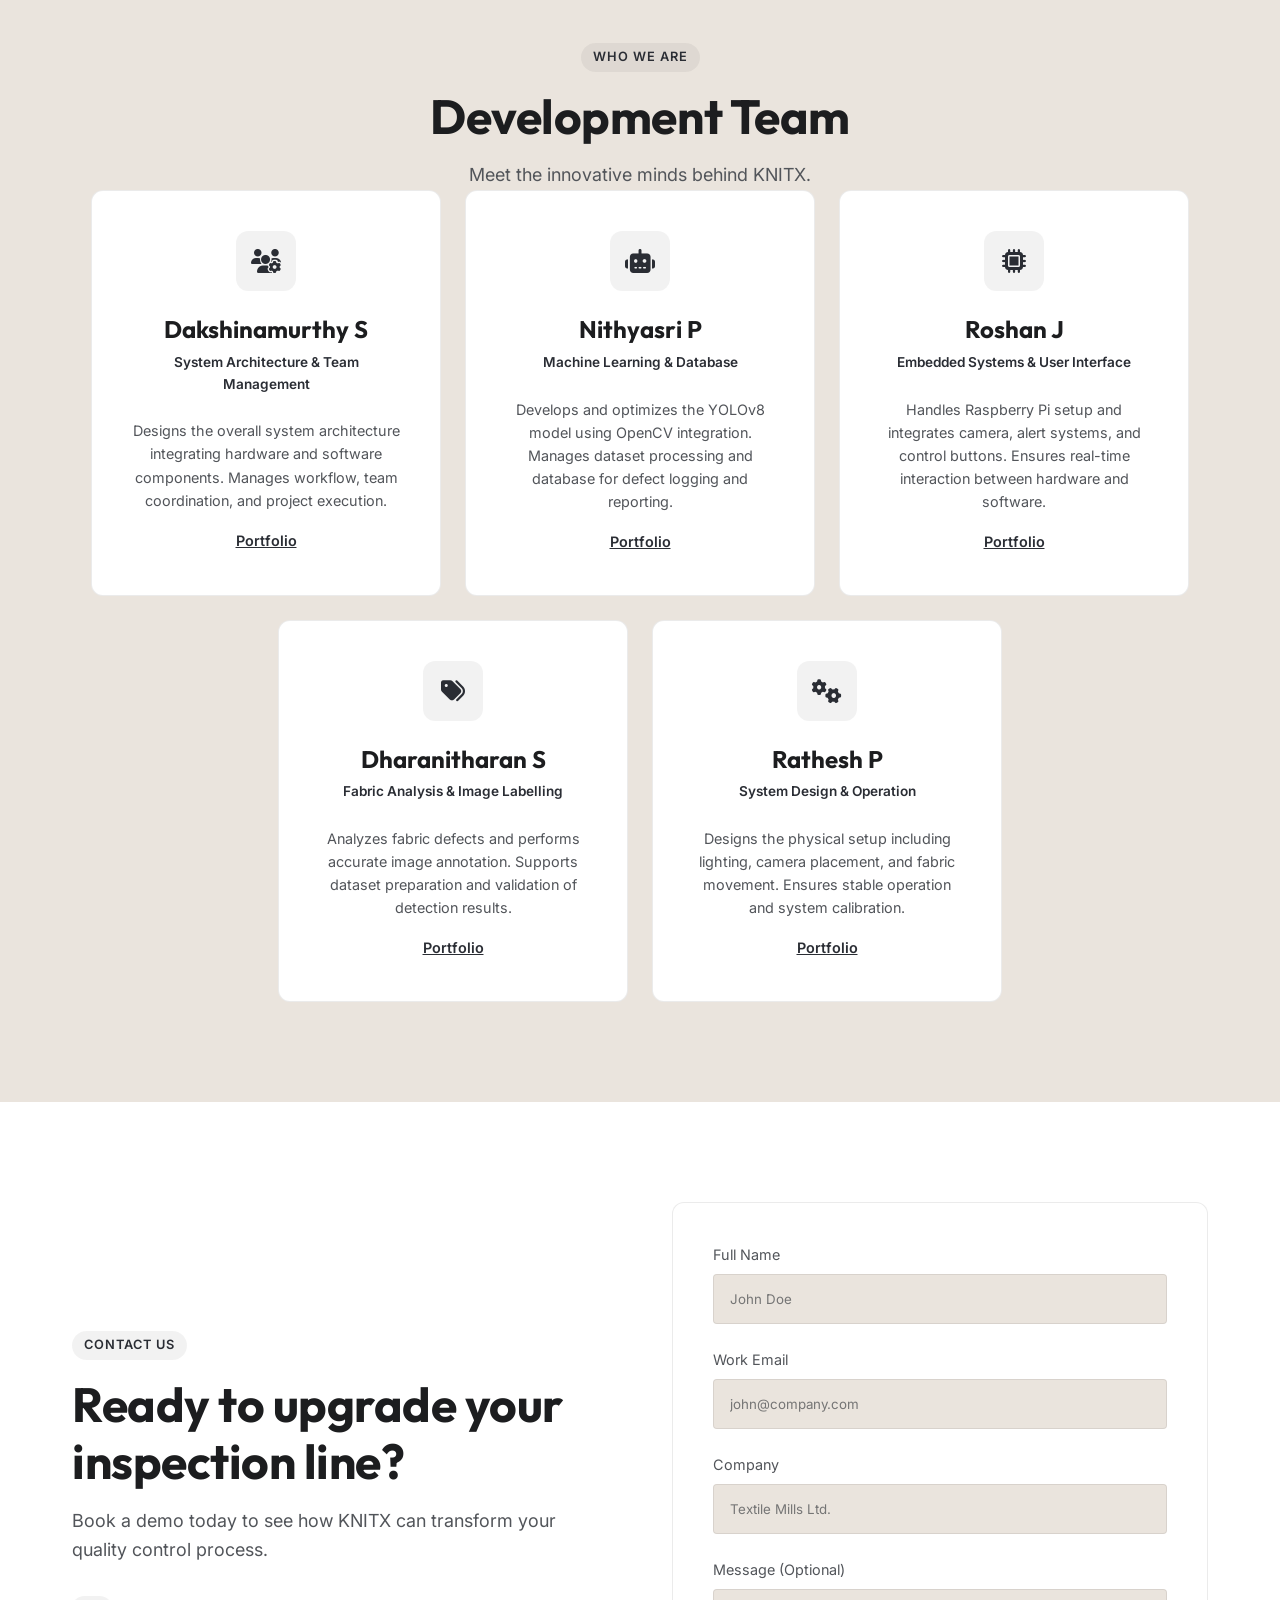
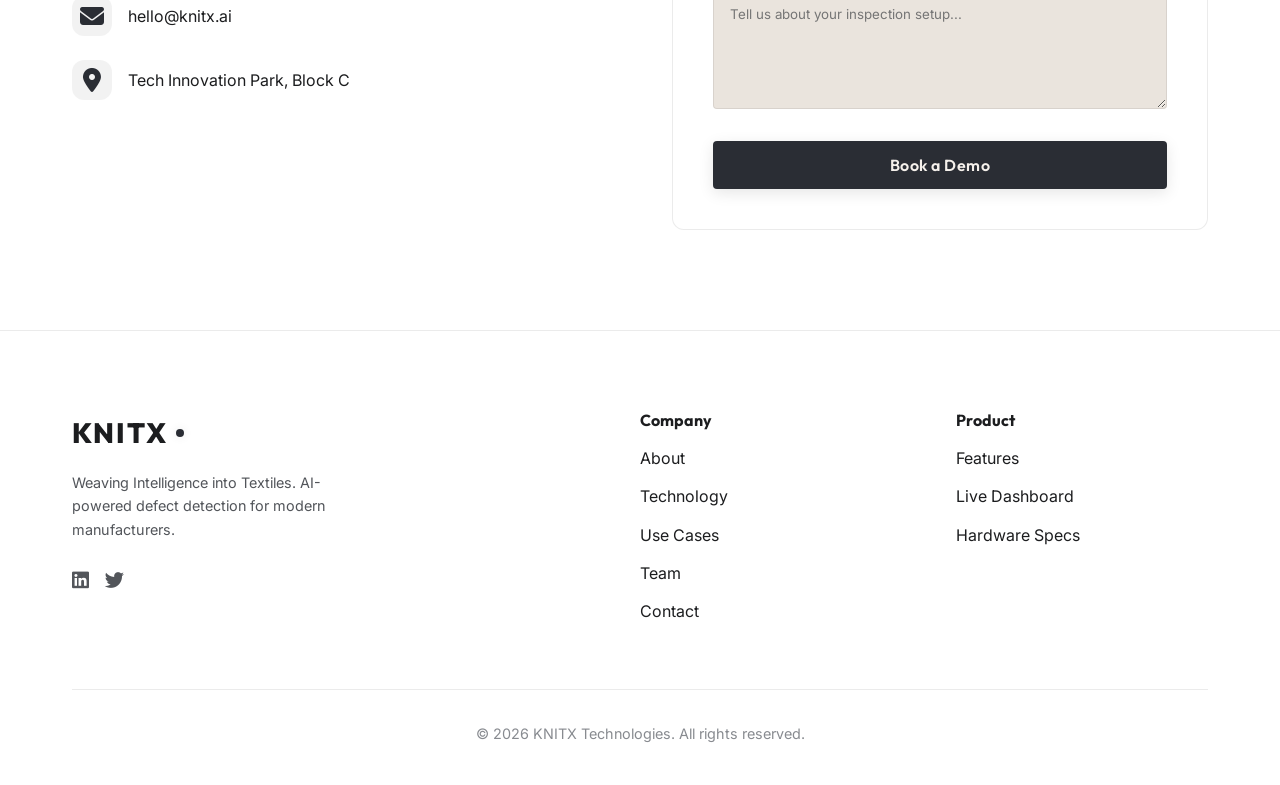
==== commit 923143a6: "Update team section to add portfolio links under member descriptions" ====
--- a/index.html
+++ b/index.html
@@ -231,31 +231,36 @@
                 <div class="card-icon mx-auto" style="margin: 0 auto 1.5rem;"><i class="fa-solid fa-users-gear"></i></div>
                 <h3 class="mb-2">Dakshinamurthy S</h3>
                 <p class="text-accent mb-3" style="font-size: 0.85rem; font-weight: 600;">System Architecture & Team Management</p>
-                <p style="font-size: 0.9rem;">Designs the overall system architecture integrating hardware and software components. Manages workflow, team coordination, and project execution.</p>
+                <p style="font-size: 0.9rem; margin-bottom: 1rem;">Designs the overall system architecture integrating hardware and software components. Manages workflow, team coordination, and project execution.</p>
+                <a href="https://dakshina9319.github.io/Portfolio/" target="_blank" class="text-accent" style="font-size: 0.9rem; font-weight: 600; text-decoration: underline;">Portfolio</a>
             </div>
             <div class="card reveal delay-200" style="flex: 1 1 300px; max-width: 350px; text-align: center;">
                 <div class="card-icon mx-auto" style="margin: 0 auto 1.5rem;"><i class="fa-solid fa-robot"></i></div>
                 <h3 class="mb-2">Nithyasri P</h3>
                 <p class="text-accent mb-3" style="font-size: 0.85rem; font-weight: 600;">Machine Learning & Database</p>
-                <p style="font-size: 0.9rem;">Develops and optimizes the YOLOv8 model using OpenCV integration. Manages dataset processing and database for defect logging and reporting.</p>
+                <p style="font-size: 0.9rem; margin-bottom: 1rem;">Develops and optimizes the YOLOv8 model using OpenCV integration. Manages dataset processing and database for defect logging and reporting.</p>
+                <a href="https://nithya-sri07.github.io/Nithya-portfolio/" target="_blank" class="text-accent" style="font-size: 0.9rem; font-weight: 600; text-decoration: underline;">Portfolio</a>
             </div>
             <div class="card reveal delay-300" style="flex: 1 1 300px; max-width: 350px; text-align: center;">
                 <div class="card-icon mx-auto" style="margin: 0 auto 1.5rem;"><i class="fa-solid fa-microchip"></i></div>
                 <h3 class="mb-2">Roshan J</h3>
                 <p class="text-accent mb-3" style="font-size: 0.85rem; font-weight: 600;">Embedded Systems & User Interface</p>
-                <p style="font-size: 0.9rem;">Handles Raspberry Pi setup and integrates camera, alert systems, and control buttons. Ensures real-time interaction between hardware and software.</p>
+                <p style="font-size: 0.9rem; margin-bottom: 1rem;">Handles Raspberry Pi setup and integrates camera, alert systems, and control buttons. Ensures real-time interaction between hardware and software.</p>
+                <a href="https://roshan-j55.github.io/portfolio/" target="_blank" class="text-accent" style="font-size: 0.9rem; font-weight: 600; text-decoration: underline;">Portfolio</a>
             </div>
             <div class="card reveal delay-400" style="flex: 1 1 300px; max-width: 350px; text-align: center;">
                 <div class="card-icon mx-auto" style="margin: 0 auto 1.5rem;"><i class="fa-solid fa-tags"></i></div>
                 <h3 class="mb-2">Dharanitharan S</h3>
                 <p class="text-accent mb-3" style="font-size: 0.85rem; font-weight: 600;">Fabric Analysis & Image Labelling</p>
-                <p style="font-size: 0.9rem;">Analyzes fabric defects and performs accurate image annotation. Supports dataset preparation and validation of detection results.</p>
+                <p style="font-size: 0.9rem; margin-bottom: 1rem;">Analyzes fabric defects and performs accurate image annotation. Supports dataset preparation and validation of detection results.</p>
+                <a href="https://dharanitharans17-jpg.github.io/Dharanitharan-portfiolio/" target="_blank" class="text-accent" style="font-size: 0.9rem; font-weight: 600; text-decoration: underline;">Portfolio</a>
             </div>
             <div class="card reveal delay-500" style="flex: 1 1 300px; max-width: 350px; text-align: center;">
                 <div class="card-icon mx-auto" style="margin: 0 auto 1.5rem;"><i class="fa-solid fa-gears"></i></div>
                 <h3 class="mb-2">Rathesh P</h3>
                 <p class="text-accent mb-3" style="font-size: 0.85rem; font-weight: 600;">System Design & Operation</p>
-                <p style="font-size: 0.9rem;">Designs the physical setup including lighting, camera placement, and fabric movement. Ensures stable operation and system calibration.</p>
+                <p style="font-size: 0.9rem; margin-bottom: 1rem;">Designs the physical setup including lighting, camera placement, and fabric movement. Ensures stable operation and system calibration.</p>
+                <a href="https://rathesh-portfolio1.netlify.app/" target="_blank" class="text-accent" style="font-size: 0.9rem; font-weight: 600; text-decoration: underline;">Portfolio</a>
             </div>
         </div>
     </section>
